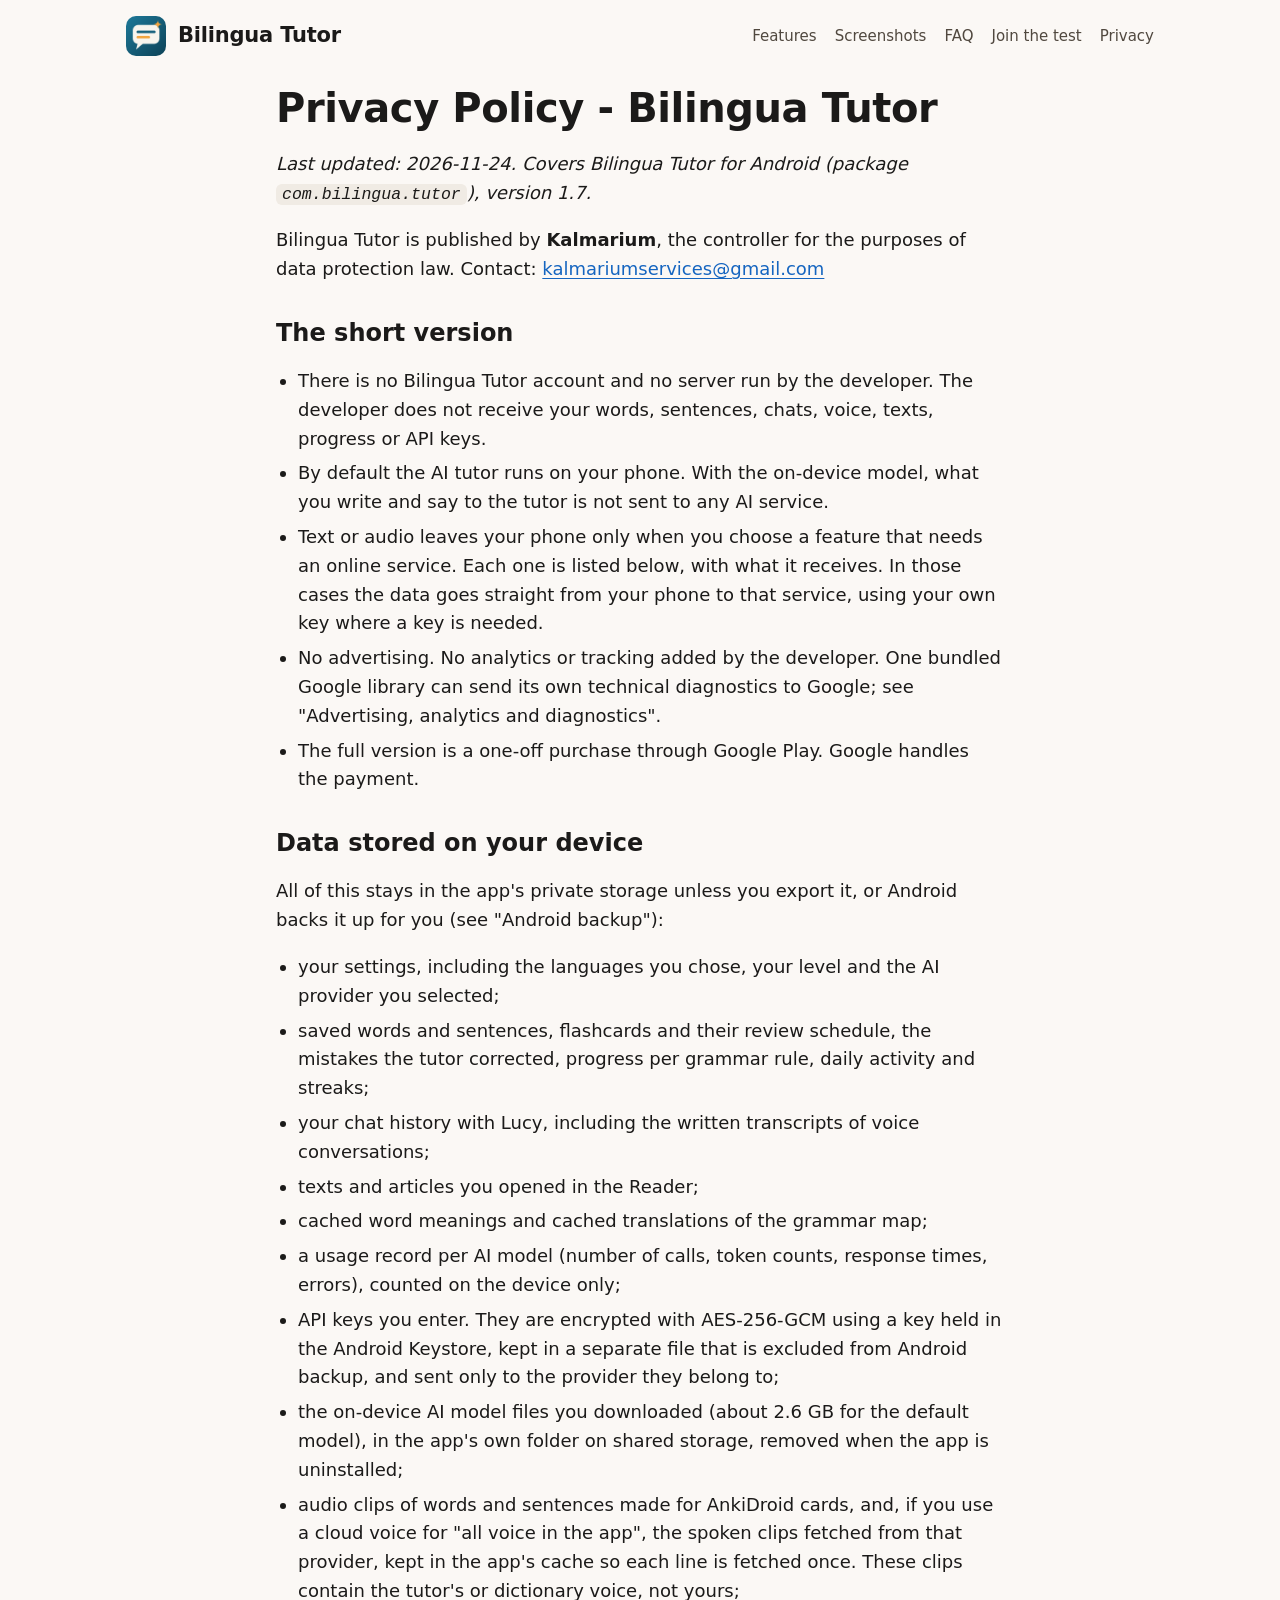
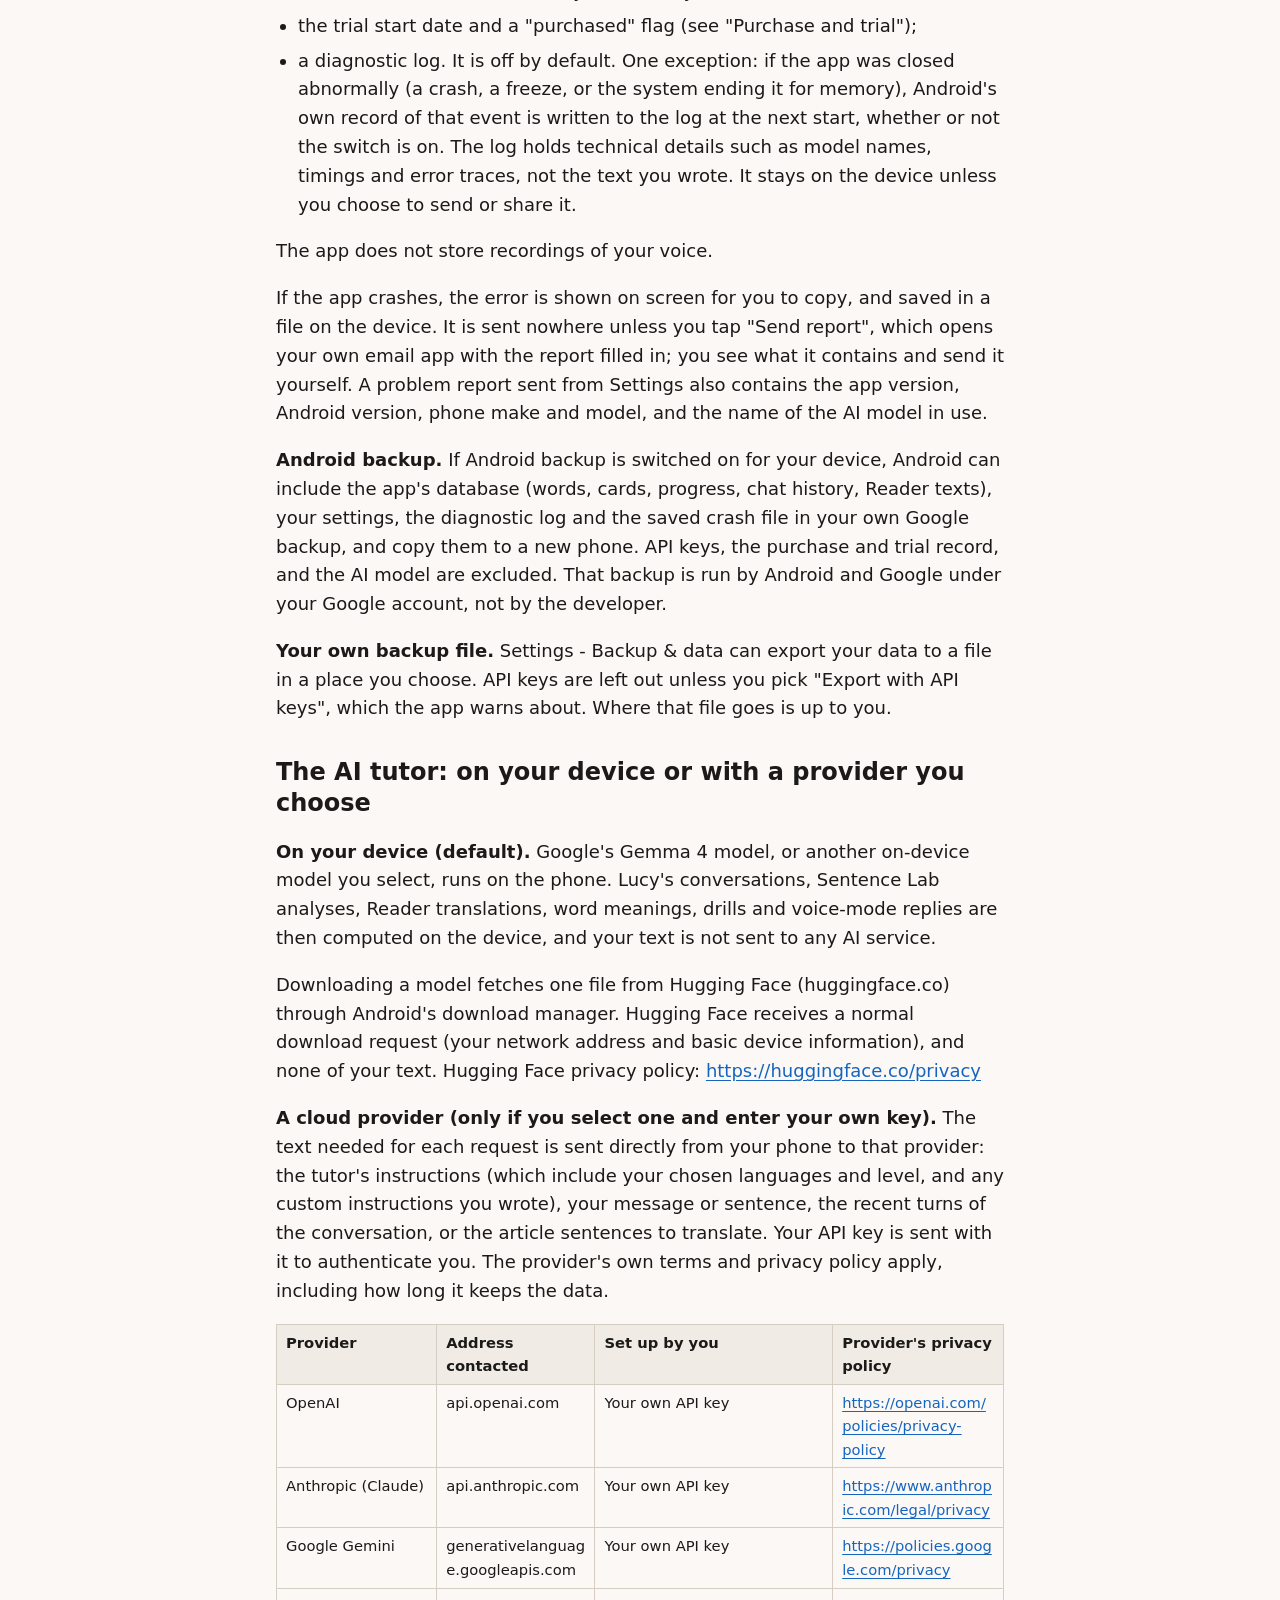
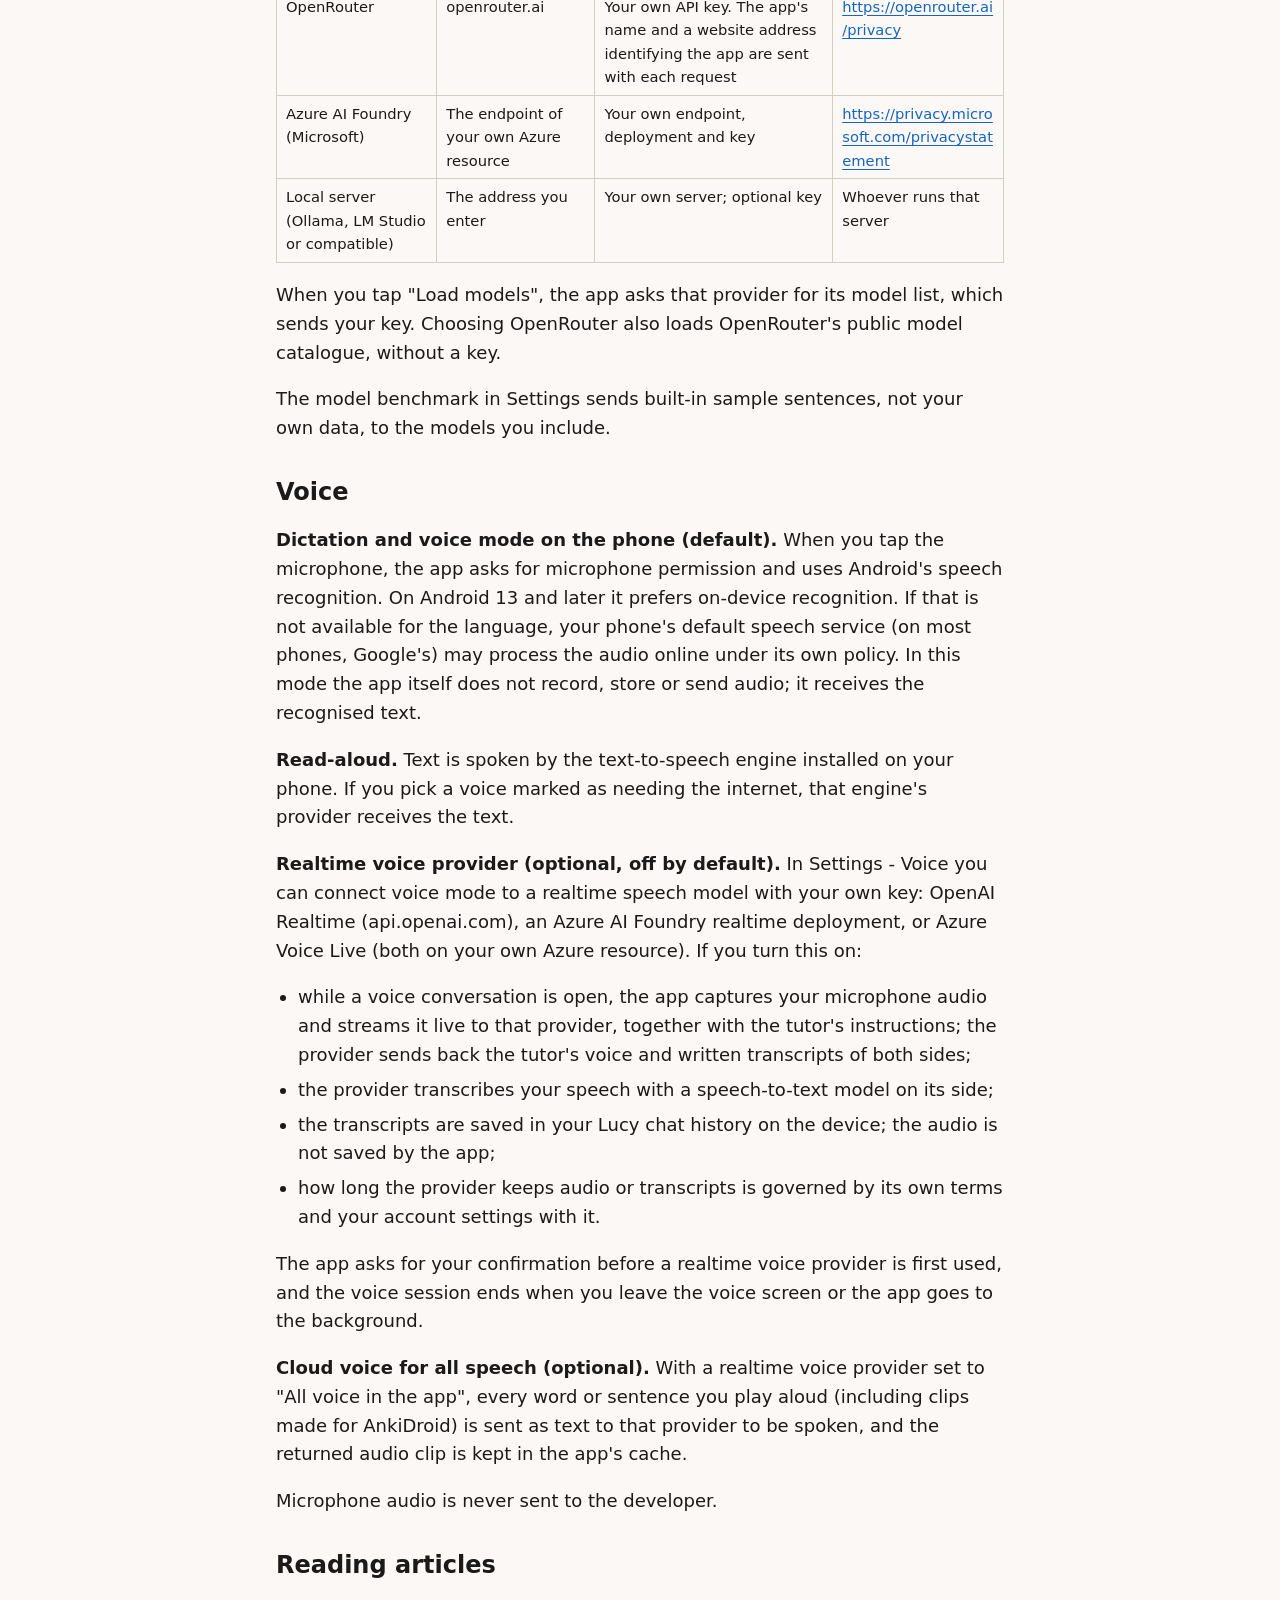
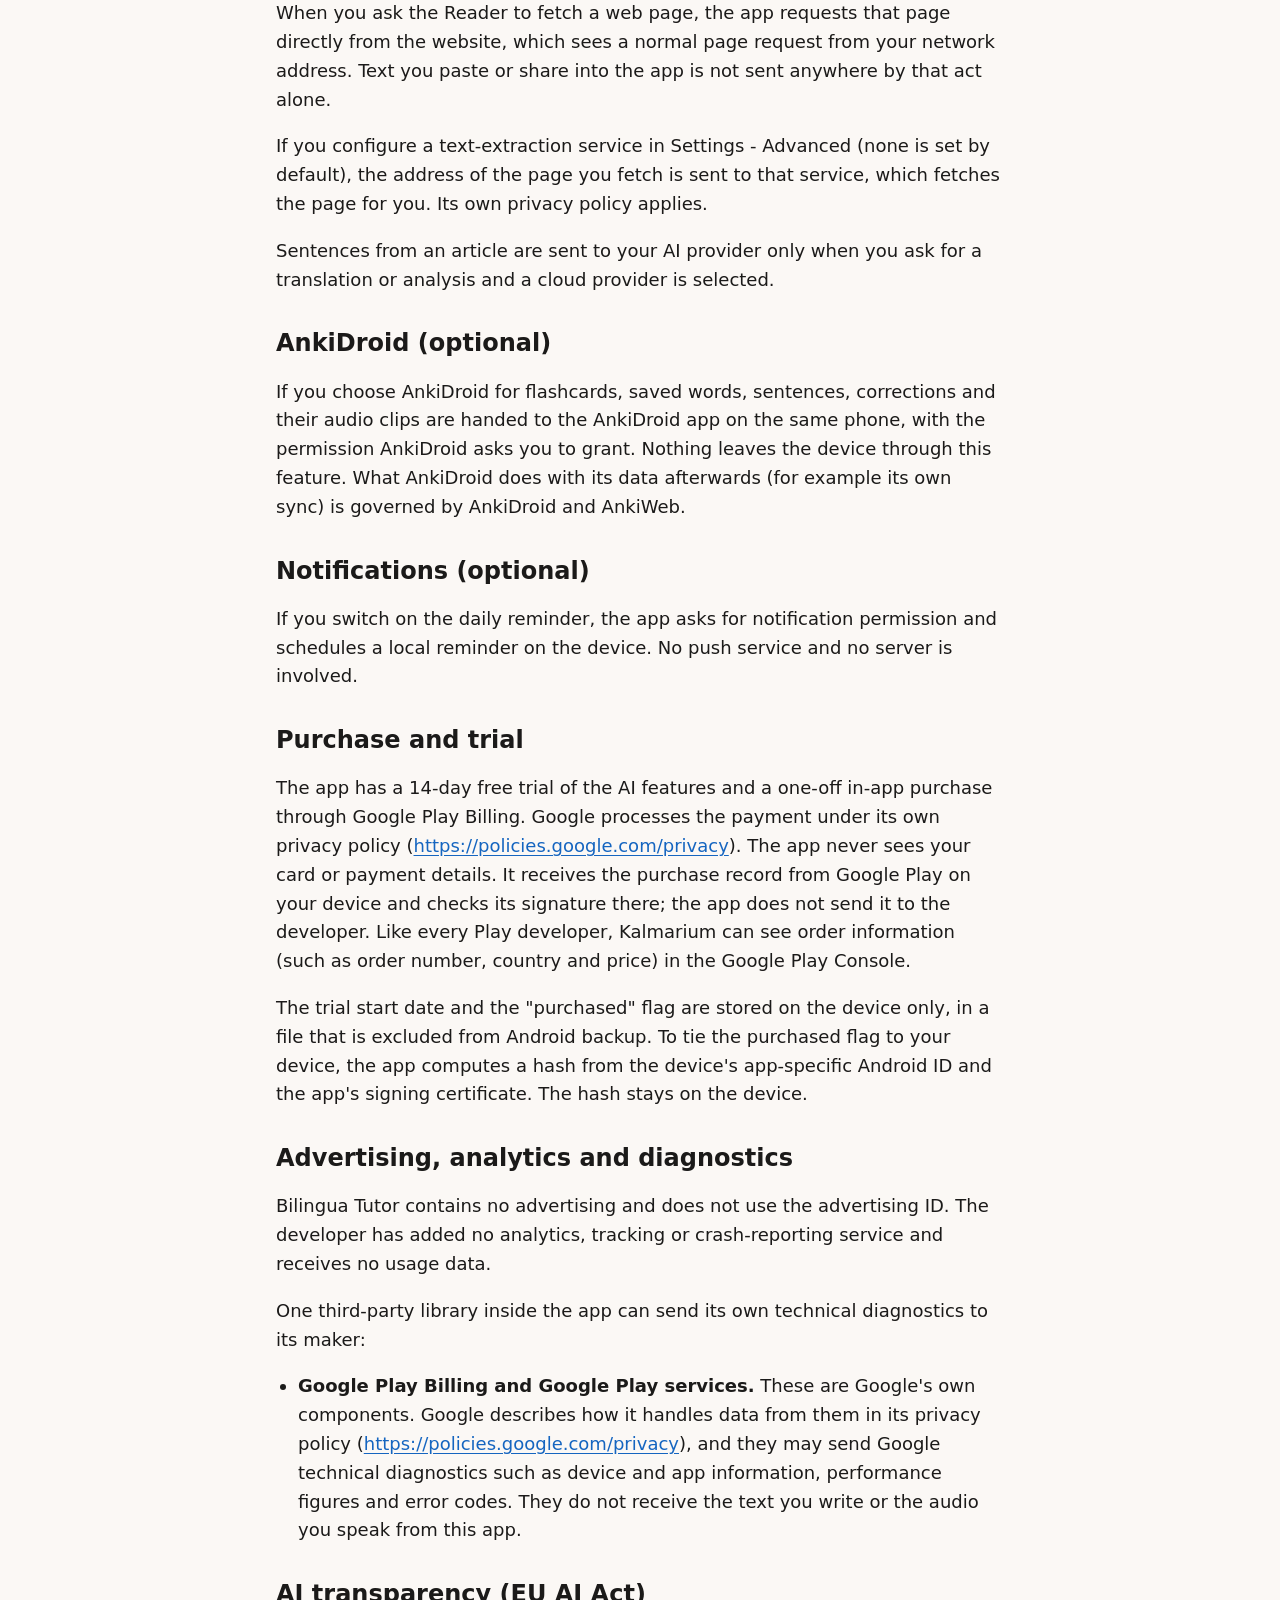
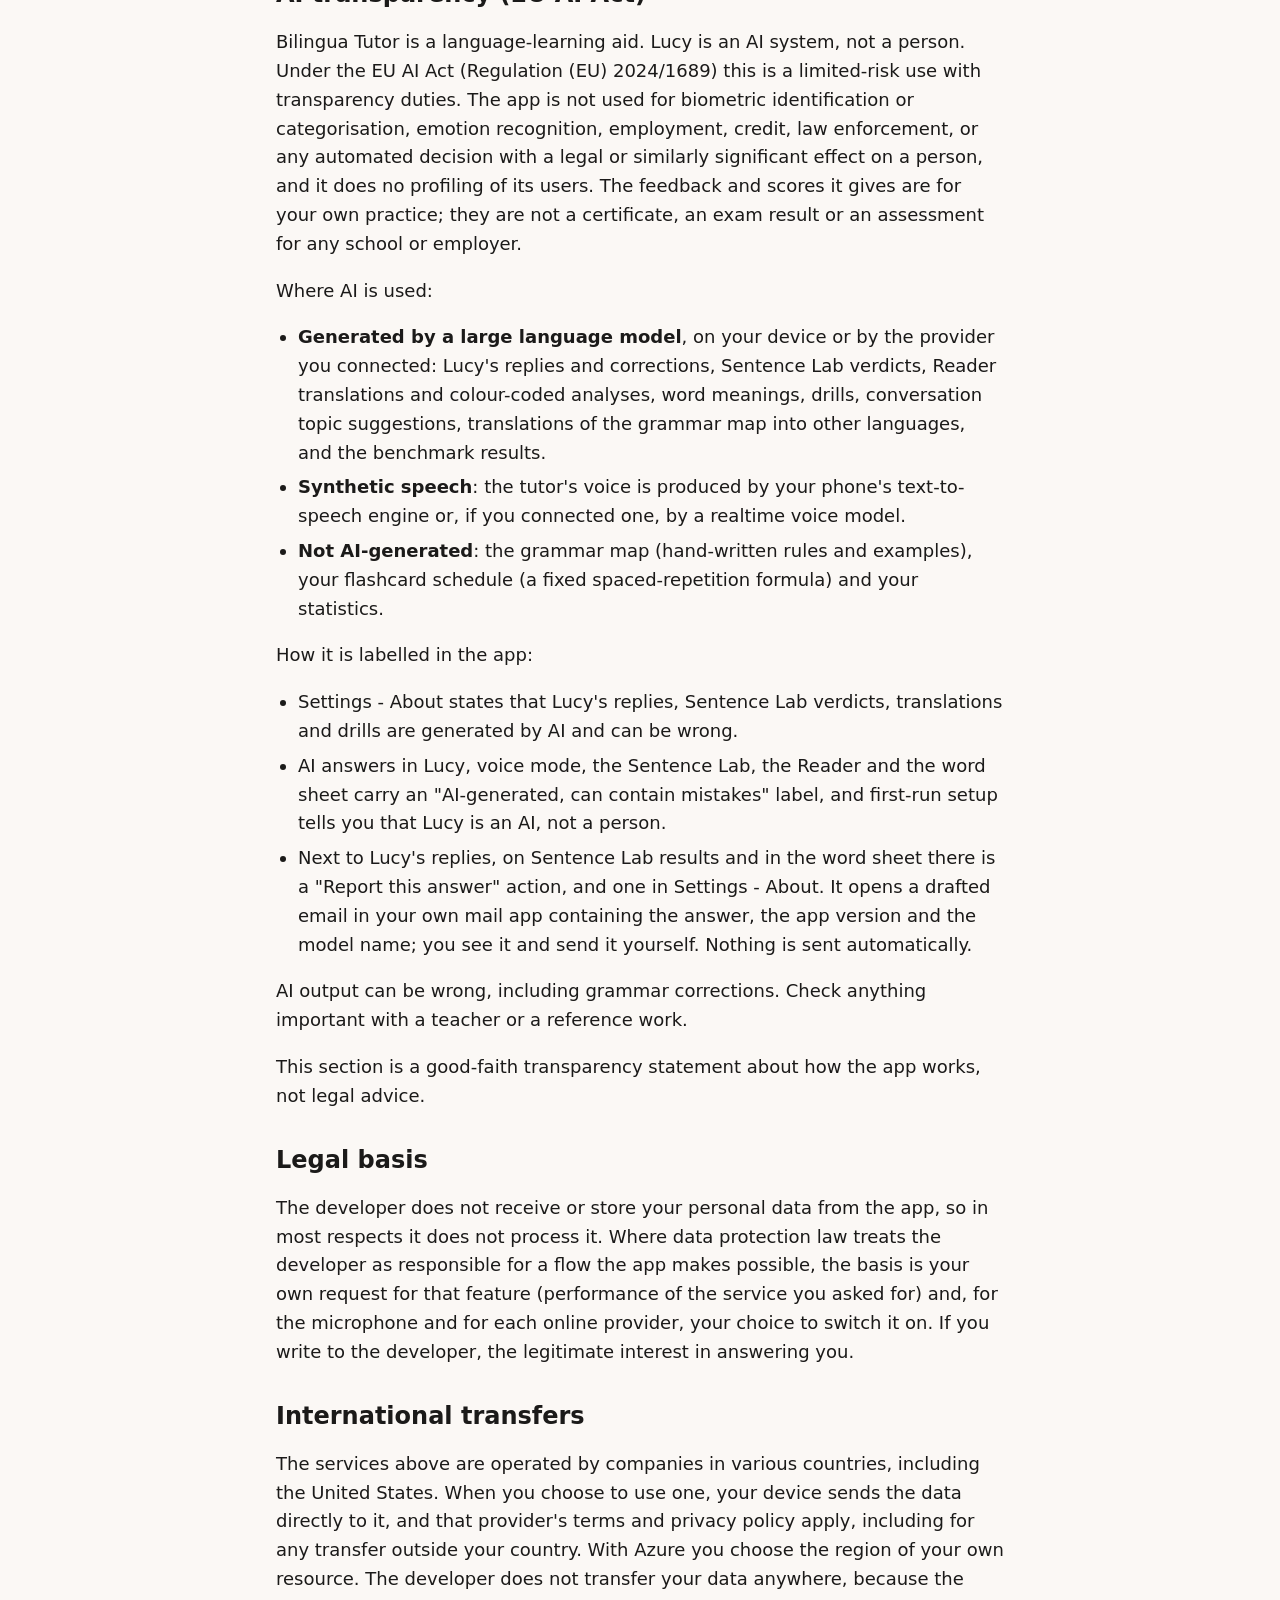
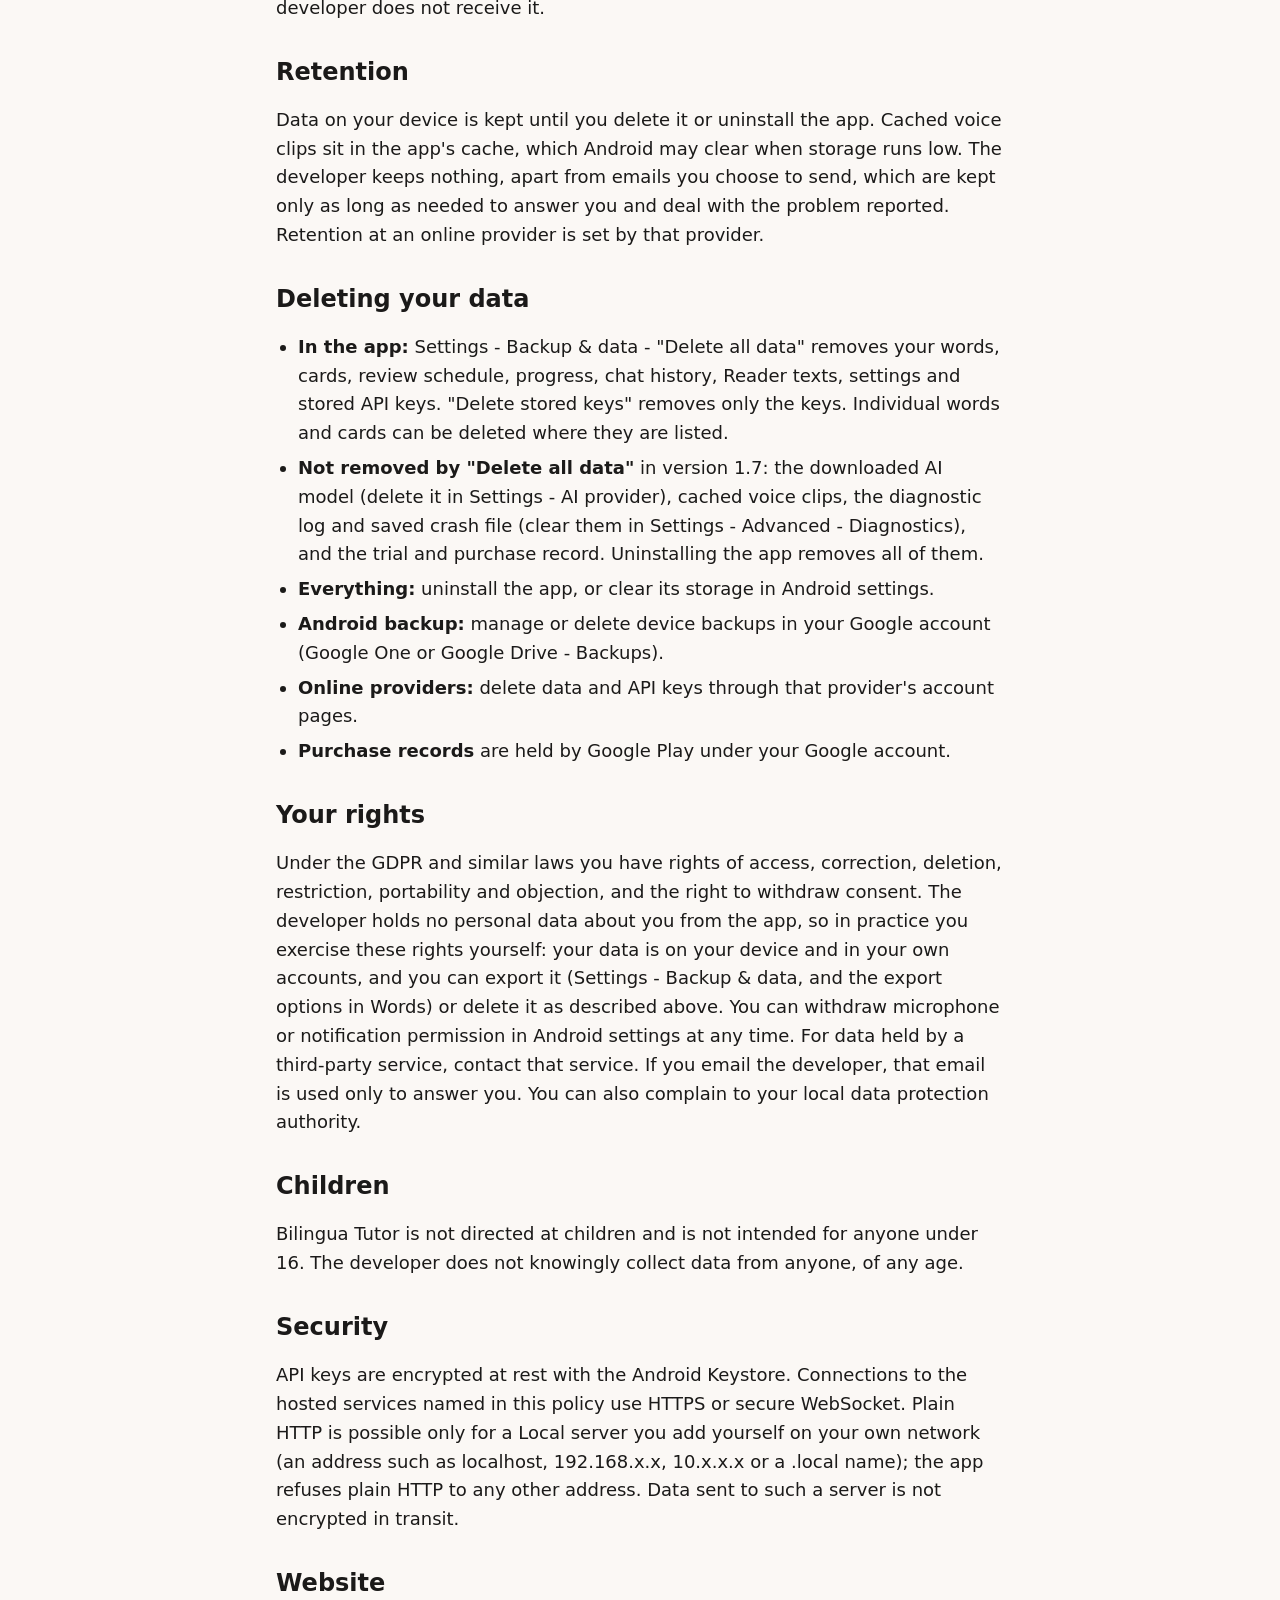
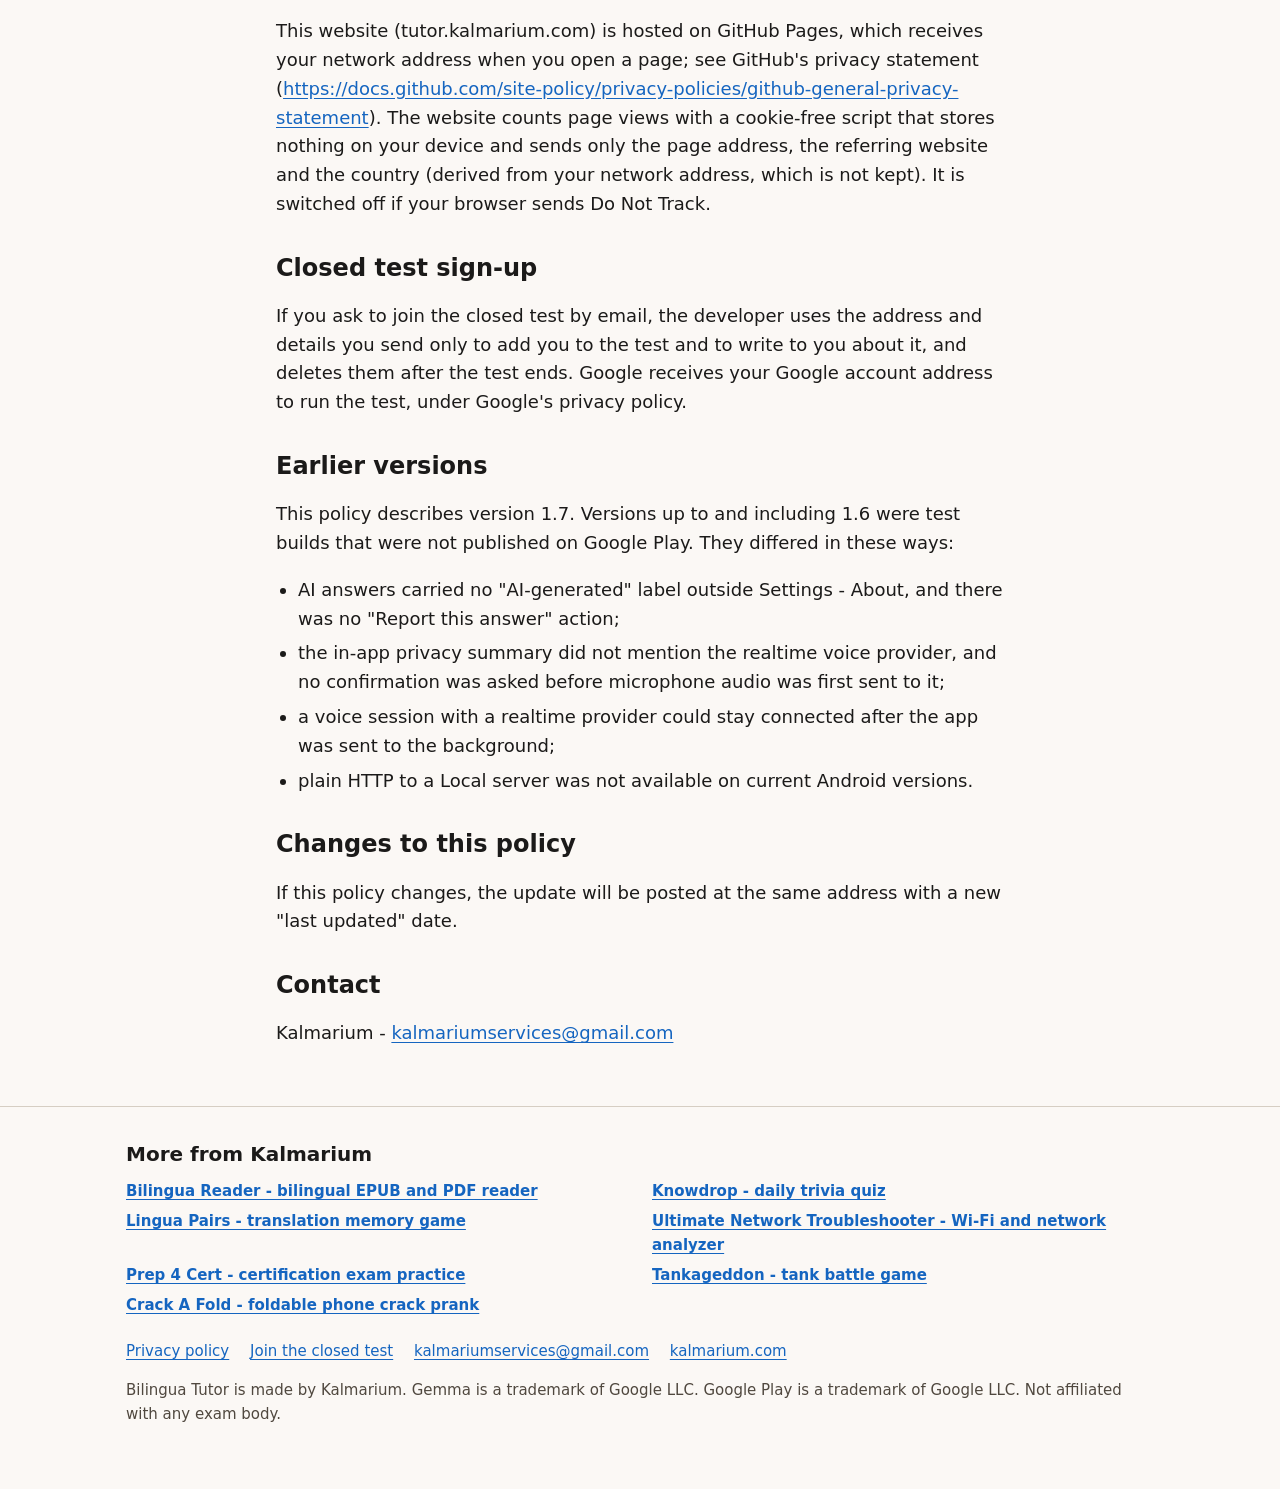
==== privacy-policy.html @ 6b7c0dd5 "Initial Bilingua Tutor info site: home, closed-test sign-up, privacy policy Co-Authored-By: Claude S" ====
<!doctype html>
<html lang="en">
<head>
<meta charset="utf-8">
<meta name="viewport" content="width=device-width, initial-scale=1">
<title>Privacy Policy - Bilingua Tutor</title>
<meta name="description" content="Privacy policy for Bilingua Tutor: no account, no ads, no developer server, AI on your phone by default, and exactly which optional services receive text or voice.">
<link rel="canonical" href="https://tutor.kalmarium.com/privacy-policy.html">
<meta name="theme-color" content="#0a1419">
<link rel="icon" type="image/png" href="/img/favicon.png">
<link rel="apple-touch-icon" href="/img/apple-touch-icon.png">
<meta property="og:site_name" content="Bilingua Tutor">
<meta property="og:type" content="website">
<meta property="og:title" content="Privacy Policy - Bilingua Tutor">
<meta property="og:description" content="Privacy policy for Bilingua Tutor: no account, no ads, no developer server, AI on your phone by default, and exactly which optional services receive text or voice.">
<meta property="og:url" content="https://tutor.kalmarium.com/privacy-policy.html">
<meta property="og:image" content="https://tutor.kalmarium.com/img/og-image.jpg">
<meta property="og:image:width" content="1200">
<meta property="og:image:height" content="630">
<meta property="og:image:alt" content="Bilingua Tutor: grammar map and AI tutor on a phone">
<meta name="twitter:card" content="summary_large_image">
<meta name="twitter:title" content="Privacy Policy - Bilingua Tutor">
<meta name="twitter:description" content="Privacy policy for Bilingua Tutor: no account, no ads, no developer server, AI on your phone by default, and exactly which optional services receive text or voice.">
<meta name="twitter:image" content="https://tutor.kalmarium.com/img/og-image.jpg">
<link rel="stylesheet" href="/style.css">
<script defer src="https://overwatch.kalmarium.com/h.js" data-app="bilingua-tutor"></script>
</head>
<body>
<a class="skip" href="#main">Skip to content</a>
<header class="site">
  <div class="wrap">
    <a class="brand" href="/"><img src="/img/icon-192.png" width="40" height="40" alt="Bilingua Tutor app icon">Bilingua Tutor</a>
    <nav aria-label="Main">
      <a href="/#features">Features</a>
      <a href="/#screens">Screenshots</a>
      <a href="/#faq">FAQ</a>
      <a href="/testing.html">Join the test</a>
      <a href="/privacy-policy.html">Privacy</a>
    </nav>
  </div>
</header>
<main id="main" class="wrap doc">
<h1 id="privacy-policy-bilingua-tutor">Privacy Policy - Bilingua Tutor</h1>
<p><em>Last updated: 2026-11-24. Covers Bilingua Tutor for Android (package <code>com.bilingua.tutor</code>), version 1.7.</em></p>
<p>Bilingua Tutor is published by <strong>Kalmarium</strong>, the controller for the purposes of data protection law. Contact: <a href="mailto:kalmariumservices@gmail.com">kalmariumservices@gmail.com</a></p>
<h2 id="the-short-version">The short version</h2>
<ul>
<li>There is no Bilingua Tutor account and no server run by the developer. The developer does not receive your words, sentences, chats, voice, texts, progress or API keys.</li>
<li>By default the AI tutor runs on your phone. With the on-device model, what you write and say to the tutor is not sent to any AI service.</li>
<li>Text or audio leaves your phone only when you choose a feature that needs an online service. Each one is listed below, with what it receives. In those cases the data goes straight from your phone to that service, using your own key where a key is needed.</li>
<li>No advertising. No analytics or tracking added by the developer. One bundled Google library can send its own technical diagnostics to Google; see "Advertising, analytics and diagnostics".</li>
<li>The full version is a one-off purchase through Google Play. Google handles the payment.</li>
</ul>
<h2 id="data-stored-on-your-device">Data stored on your device</h2>
<p>All of this stays in the app's private storage unless you export it, or Android backs it up for you (see "Android backup"):</p>
<ul>
<li>your settings, including the languages you chose, your level and the AI provider you selected;</li>
<li>saved words and sentences, flashcards and their review schedule, the mistakes the tutor corrected, progress per grammar rule, daily activity and streaks;</li>
<li>your chat history with Lucy, including the written transcripts of voice conversations;</li>
<li>texts and articles you opened in the Reader;</li>
<li>cached word meanings and cached translations of the grammar map;</li>
<li>a usage record per AI model (number of calls, token counts, response times, errors), counted on the device only;</li>
<li>API keys you enter. They are encrypted with AES-256-GCM using a key held in the Android Keystore, kept in a separate file that is excluded from Android backup, and sent only to the provider they belong to;</li>
<li>the on-device AI model files you downloaded (about 2.6 GB for the default model), in the app's own folder on shared storage, removed when the app is uninstalled;</li>
<li>audio clips of words and sentences made for AnkiDroid cards, and, if you use a cloud voice for "all voice in the app", the spoken clips fetched from that provider, kept in the app's cache so each line is fetched once. These clips contain the tutor's or dictionary voice, not yours;</li>
<li>the trial start date and a "purchased" flag (see "Purchase and trial");</li>
<li>a diagnostic log. It is off by default. One exception: if the app was closed abnormally (a crash, a freeze, or the system ending it for memory), Android's own record of that event is written to the log at the next start, whether or not the switch is on. The log holds technical details such as model names, timings and error traces, not the text you wrote. It stays on the device unless you choose to send or share it.</li>
</ul>
<p>The app does not store recordings of your voice.</p>
<p>If the app crashes, the error is shown on screen for you to copy, and saved in a file on the device. It is sent nowhere unless you tap "Send report", which opens your own email app with the report filled in; you see what it contains and send it yourself. A problem report sent from Settings also contains the app version, Android version, phone make and model, and the name of the AI model in use.</p>
<p><strong>Android backup.</strong> If Android backup is switched on for your device, Android can include the app's database (words, cards, progress, chat history, Reader texts), your settings, the diagnostic log and the saved crash file in your own Google backup, and copy them to a new phone. API keys, the purchase and trial record, and the AI model are excluded. That backup is run by Android and Google under your Google account, not by the developer.</p>
<p><strong>Your own backup file.</strong> Settings - Backup &amp; data can export your data to a file in a place you choose. API keys are left out unless you pick "Export with API keys", which the app warns about. Where that file goes is up to you.</p>
<h2 id="the-ai-tutor-on-your-device-or-with-a-provider-you-choose">The AI tutor: on your device or with a provider you choose</h2>
<p><strong>On your device (default).</strong> Google's Gemma 4 model, or another on-device model you select, runs on the phone. Lucy's conversations, Sentence Lab analyses, Reader translations, word meanings, drills and voice-mode replies are then computed on the device, and your text is not sent to any AI service.</p>
<p>Downloading a model fetches one file from Hugging Face (huggingface.co) through Android's download manager. Hugging Face receives a normal download request (your network address and basic device information), and none of your text. Hugging Face privacy policy: <a href="https://huggingface.co/privacy">https://huggingface.co/privacy</a></p>
<p><strong>A cloud provider (only if you select one and enter your own key).</strong> The text needed for each request is sent directly from your phone to that provider: the tutor's instructions (which include your chosen languages and level, and any custom instructions you wrote), your message or sentence, the recent turns of the conversation, or the article sentences to translate. Your API key is sent with it to authenticate you. The provider's own terms and privacy policy apply, including how long it keeps the data.</p>
<div class="table-wrap"><table>
<tr><th>Provider</th><th>Address contacted</th><th>Set up by you</th><th>Provider's privacy policy</th></tr>
<tr><td>OpenAI</td><td>api.openai.com</td><td>Your own API key</td><td><a href="https://openai.com/policies/privacy-policy">https://openai.com/policies/privacy-policy</a></td></tr>
<tr><td>Anthropic (Claude)</td><td>api.anthropic.com</td><td>Your own API key</td><td><a href="https://www.anthropic.com/legal/privacy">https://www.anthropic.com/legal/privacy</a></td></tr>
<tr><td>Google Gemini</td><td>generativelanguage.googleapis.com</td><td>Your own API key</td><td><a href="https://policies.google.com/privacy">https://policies.google.com/privacy</a></td></tr>
<tr><td>OpenRouter</td><td>openrouter.ai</td><td>Your own API key. The app's name and a website address identifying the app are sent with each request</td><td><a href="https://openrouter.ai/privacy">https://openrouter.ai/privacy</a></td></tr>
<tr><td>Azure AI Foundry (Microsoft)</td><td>The endpoint of your own Azure resource</td><td>Your own endpoint, deployment and key</td><td><a href="https://privacy.microsoft.com/privacystatement">https://privacy.microsoft.com/privacystatement</a></td></tr>
<tr><td>Local server (Ollama, LM Studio or compatible)</td><td>The address you enter</td><td>Your own server; optional key</td><td>Whoever runs that server</td></tr>
</table></div>
<p>When you tap "Load models", the app asks that provider for its model list, which sends your key. Choosing OpenRouter also loads OpenRouter's public model catalogue, without a key.</p>
<p>The model benchmark in Settings sends built-in sample sentences, not your own data, to the models you include.</p>
<h2 id="voice">Voice</h2>
<p><strong>Dictation and voice mode on the phone (default).</strong> When you tap the microphone, the app asks for microphone permission and uses Android's speech recognition. On Android 13 and later it prefers on-device recognition. If that is not available for the language, your phone's default speech service (on most phones, Google's) may process the audio online under its own policy. In this mode the app itself does not record, store or send audio; it receives the recognised text.</p>
<p><strong>Read-aloud.</strong> Text is spoken by the text-to-speech engine installed on your phone. If you pick a voice marked as needing the internet, that engine's provider receives the text.</p>
<p><strong>Realtime voice provider (optional, off by default).</strong> In Settings - Voice you can connect voice mode to a realtime speech model with your own key: OpenAI Realtime (api.openai.com), an Azure AI Foundry realtime deployment, or Azure Voice Live (both on your own Azure resource). If you turn this on:</p>
<ul>
<li>while a voice conversation is open, the app captures your microphone audio and streams it live to that provider, together with the tutor's instructions; the provider sends back the tutor's voice and written transcripts of both sides;</li>
<li>the provider transcribes your speech with a speech-to-text model on its side;</li>
<li>the transcripts are saved in your Lucy chat history on the device; the audio is not saved by the app;</li>
<li>how long the provider keeps audio or transcripts is governed by its own terms and your account settings with it.</li>
</ul>
<p>The app asks for your confirmation before a realtime voice provider is first used, and the voice session ends when you leave the voice screen or the app goes to the background.</p>
<p><strong>Cloud voice for all speech (optional).</strong> With a realtime voice provider set to "All voice in the app", every word or sentence you play aloud (including clips made for AnkiDroid) is sent as text to that provider to be spoken, and the returned audio clip is kept in the app's cache.</p>
<p>Microphone audio is never sent to the developer.</p>
<h2 id="reading-articles">Reading articles</h2>
<p>When you ask the Reader to fetch a web page, the app requests that page directly from the website, which sees a normal page request from your network address. Text you paste or share into the app is not sent anywhere by that act alone.</p>
<p>If you configure a text-extraction service in Settings - Advanced (none is set by default), the address of the page you fetch is sent to that service, which fetches the page for you. Its own privacy policy applies.</p>
<p>Sentences from an article are sent to your AI provider only when you ask for a translation or analysis and a cloud provider is selected.</p>
<h2 id="ankidroid-optional">AnkiDroid (optional)</h2>
<p>If you choose AnkiDroid for flashcards, saved words, sentences, corrections and their audio clips are handed to the AnkiDroid app on the same phone, with the permission AnkiDroid asks you to grant. Nothing leaves the device through this feature. What AnkiDroid does with its data afterwards (for example its own sync) is governed by AnkiDroid and AnkiWeb.</p>
<h2 id="notifications-optional">Notifications (optional)</h2>
<p>If you switch on the daily reminder, the app asks for notification permission and schedules a local reminder on the device. No push service and no server is involved.</p>
<h2 id="purchase-and-trial">Purchase and trial</h2>
<p>The app has a 14-day free trial of the AI features and a one-off in-app purchase through Google Play Billing. Google processes the payment under its own privacy policy (<a href="https://policies.google.com/privacy">https://policies.google.com/privacy</a>). The app never sees your card or payment details. It receives the purchase record from Google Play on your device and checks its signature there; the app does not send it to the developer. Like every Play developer, Kalmarium can see order information (such as order number, country and price) in the Google Play Console.</p>
<p>The trial start date and the "purchased" flag are stored on the device only, in a file that is excluded from Android backup. To tie the purchased flag to your device, the app computes a hash from the device's app-specific Android ID and the app's signing certificate. The hash stays on the device.</p>
<h2 id="advertising-analytics-and-diagnostics">Advertising, analytics and diagnostics</h2>
<p>Bilingua Tutor contains no advertising and does not use the advertising ID. The developer has added no analytics, tracking or crash-reporting service and receives no usage data.</p>
<p>One third-party library inside the app can send its own technical diagnostics to its maker:</p>
<ul>
<li><strong>Google Play Billing and Google Play services.</strong> These are Google's own components. Google describes how it handles data from them in its privacy policy (<a href="https://policies.google.com/privacy">https://policies.google.com/privacy</a>), and they may send Google technical diagnostics such as device and app information, performance figures and error codes. They do not receive the text you write or the audio you speak from this app.</li>
</ul>
<h2 id="ai-transparency-eu-ai-act">AI transparency (EU AI Act)</h2>
<p>Bilingua Tutor is a language-learning aid. Lucy is an AI system, not a person. Under the EU AI Act (Regulation (EU) 2024/1689) this is a limited-risk use with transparency duties. The app is not used for biometric identification or categorisation, emotion recognition, employment, credit, law enforcement, or any automated decision with a legal or similarly significant effect on a person, and it does no profiling of its users. The feedback and scores it gives are for your own practice; they are not a certificate, an exam result or an assessment for any school or employer.</p>
<p>Where AI is used:</p>
<ul>
<li><strong>Generated by a large language model</strong>, on your device or by the provider you connected: Lucy's replies and corrections, Sentence Lab verdicts, Reader translations and colour-coded analyses, word meanings, drills, conversation topic suggestions, translations of the grammar map into other languages, and the benchmark results.</li>
<li><strong>Synthetic speech</strong>: the tutor's voice is produced by your phone's text-to-speech engine or, if you connected one, by a realtime voice model.</li>
<li><strong>Not AI-generated</strong>: the grammar map (hand-written rules and examples), your flashcard schedule (a fixed spaced-repetition formula) and your statistics.</li>
</ul>
<p>How it is labelled in the app:</p>
<ul>
<li>Settings - About states that Lucy's replies, Sentence Lab verdicts, translations and drills are generated by AI and can be wrong.</li>
<li>AI answers in Lucy, voice mode, the Sentence Lab, the Reader and the word sheet carry an "AI-generated, can contain mistakes" label, and first-run setup tells you that Lucy is an AI, not a person.</li>
<li>Next to Lucy's replies, on Sentence Lab results and in the word sheet there is a "Report this answer" action, and one in Settings - About. It opens a drafted email in your own mail app containing the answer, the app version and the model name; you see it and send it yourself. Nothing is sent automatically.</li>
</ul>
<p>AI output can be wrong, including grammar corrections. Check anything important with a teacher or a reference work.</p>
<p>This section is a good-faith transparency statement about how the app works, not legal advice.</p>
<h2 id="legal-basis">Legal basis</h2>
<p>The developer does not receive or store your personal data from the app, so in most respects it does not process it. Where data protection law treats the developer as responsible for a flow the app makes possible, the basis is your own request for that feature (performance of the service you asked for) and, for the microphone and for each online provider, your choice to switch it on. If you write to the developer, the legitimate interest in answering you.</p>
<h2 id="international-transfers">International transfers</h2>
<p>The services above are operated by companies in various countries, including the United States. When you choose to use one, your device sends the data directly to it, and that provider's terms and privacy policy apply, including for any transfer outside your country. With Azure you choose the region of your own resource. The developer does not transfer your data anywhere, because the developer does not receive it.</p>
<h2 id="retention">Retention</h2>
<p>Data on your device is kept until you delete it or uninstall the app. Cached voice clips sit in the app's cache, which Android may clear when storage runs low. The developer keeps nothing, apart from emails you choose to send, which are kept only as long as needed to answer you and deal with the problem reported. Retention at an online provider is set by that provider.</p>
<h2 id="deleting-your-data">Deleting your data</h2>
<ul>
<li><strong>In the app:</strong> Settings - Backup &amp; data - "Delete all data" removes your words, cards, review schedule, progress, chat history, Reader texts, settings and stored API keys. "Delete stored keys" removes only the keys. Individual words and cards can be deleted where they are listed.</li>
<li><strong>Not removed by "Delete all data"</strong> in version 1.7: the downloaded AI model (delete it in Settings - AI provider), cached voice clips, the diagnostic log and saved crash file (clear them in Settings - Advanced - Diagnostics), and the trial and purchase record. Uninstalling the app removes all of them.</li>
<li><strong>Everything:</strong> uninstall the app, or clear its storage in Android settings.</li>
<li><strong>Android backup:</strong> manage or delete device backups in your Google account (Google One or Google Drive - Backups).</li>
<li><strong>Online providers:</strong> delete data and API keys through that provider's account pages.</li>
<li><strong>Purchase records</strong> are held by Google Play under your Google account.</li>
</ul>
<h2 id="your-rights">Your rights</h2>
<p>Under the GDPR and similar laws you have rights of access, correction, deletion, restriction, portability and objection, and the right to withdraw consent. The developer holds no personal data about you from the app, so in practice you exercise these rights yourself: your data is on your device and in your own accounts, and you can export it (Settings - Backup &amp; data, and the export options in Words) or delete it as described above. You can withdraw microphone or notification permission in Android settings at any time. For data held by a third-party service, contact that service. If you email the developer, that email is used only to answer you. You can also complain to your local data protection authority.</p>
<h2 id="children">Children</h2>
<p>Bilingua Tutor is not directed at children and is not intended for anyone under 16. The developer does not knowingly collect data from anyone, of any age.</p>
<h2 id="security">Security</h2>
<p>API keys are encrypted at rest with the Android Keystore. Connections to the hosted services named in this policy use HTTPS or secure WebSocket. Plain HTTP is possible only for a Local server you add yourself on your own network (an address such as localhost, 192.168.x.x, 10.x.x.x or a .local name); the app refuses plain HTTP to any other address. Data sent to such a server is not encrypted in transit.</p>
<h2 id="website">Website</h2>
<p>This website (tutor.kalmarium.com) is hosted on GitHub Pages, which receives your network address when you open a page; see GitHub's privacy statement (<a href="https://docs.github.com/site-policy/privacy-policies/github-general-privacy-statement">https://docs.github.com/site-policy/privacy-policies/github-general-privacy-statement</a>). The website counts page views with a cookie-free script that stores nothing on your device and sends only the page address, the referring website and the country (derived from your network address, which is not kept). It is switched off if your browser sends Do Not Track.</p>
<h2 id="closed-test-sign-up">Closed test sign-up</h2>
<p>If you ask to join the closed test by email, the developer uses the address and details you send only to add you to the test and to write to you about it, and deletes them after the test ends. Google receives your Google account address to run the test, under Google's privacy policy.</p>
<h2 id="earlier-versions">Earlier versions</h2>
<p>This policy describes version 1.7. Versions up to and including 1.6 were test builds that were not published on Google Play. They differed in these ways:</p>
<ul>
<li>AI answers carried no "AI-generated" label outside Settings - About, and there was no "Report this answer" action;</li>
<li>the in-app privacy summary did not mention the realtime voice provider, and no confirmation was asked before microphone audio was first sent to it;</li>
<li>a voice session with a realtime provider could stay connected after the app was sent to the background;</li>
<li>plain HTTP to a Local server was not available on current Android versions.</li>
</ul>
<h2 id="changes-to-this-policy">Changes to this policy</h2>
<p>If this policy changes, the update will be posted at the same address with a new "last updated" date.</p>
<h2 id="contact">Contact</h2>
<p>Kalmarium - <a href="mailto:kalmariumservices@gmail.com">kalmariumservices@gmail.com</a></p>
</main>
<footer class="site">
  <div class="wrap">
    <h2>More from Kalmarium</h2>
    <ul class="more">
      <li><a href="https://bilingua.kalmarium.com">Bilingua Reader - bilingual EPUB and PDF reader</a></li>
      <li><a href="https://knowdrop.kalmarium.com">Knowdrop - daily trivia quiz</a></li>
      <li><a href="https://lingua.kalmarium.com">Lingua Pairs - translation memory game</a></li>
      <li><a href="https://netcheck.kalmarium.com">Ultimate Network Troubleshooter - Wi-Fi and network analyzer</a></li>
      <li><a href="https://prep4cert.kalmarium.com">Prep 4 Cert - certification exam practice</a></li>
      <li><a href="https://tankageddon.kalmarium.com">Tankageddon - tank battle game</a></li>
      <li><a href="https://crackafold.kalmarium.com">Crack A Fold - foldable phone crack prank</a></li>
    </ul>
    <p class="legal"><a href="/privacy-policy.html">Privacy policy</a> <a href="/testing.html">Join the closed test</a> <a href="mailto:kalmariumservices@gmail.com">kalmariumservices@gmail.com</a> <a href="https://kalmarium.com">kalmarium.com</a></p>
    <p>Bilingua Tutor is made by Kalmarium. Gemma is a trademark of Google LLC. Google Play is a trademark of Google LLC. Not affiliated with any exam body.</p>
  </div>
</footer>
</body>
</html>
---- style.css ----
/* Bilingua Tutor info site. Canal palette: Daylight (light) and Midnight Canal (dark).
   Tokens match app/ui/Canal.kt. No purple, violet or indigo anywhere. */
:root {
  --bg: #fbf8f5;
  --surface: #ffffff;
  --surface-2: #f0ebe4;
  --ink: #1b1a19;
  --muted: #50483f;
  --primary: #c2410c;
  --primary-ink: #ffffff;
  --link: #1565c0;
  --accent: #7a5900;
  --good: #1e7a43;
  --line: #d6cec3;
  --radius: 18px;
  --sans: system-ui, -apple-system, "Segoe UI", Roboto, "Helvetica Neue", Arial, sans-serif;
}
@media (prefers-color-scheme: dark) {
  :root {
    --bg: #0a1419;
    --surface: #14222a;
    --surface-2: #101b21;
    --ink: #e3edf0;
    --muted: #a9bbc2;
    --primary: #2dd4bf;
    --primary-ink: #00201c;
    --link: #7cc4f2;
    --accent: #f5a524;
    --good: #7bd89a;
    --line: #2a3d46;
  }
}
* { box-sizing: border-box; }
html { scroll-behavior: smooth; }
body {
  margin: 0;
  background: var(--bg);
  color: var(--ink);
  font: 17px/1.6 var(--sans);
  -webkit-text-size-adjust: 100%;
}
img { max-width: 100%; height: auto; }
a { color: var(--link); text-underline-offset: 3px; }
a:hover { text-decoration-thickness: 2px; }
a:focus-visible, summary:focus-visible, .btn:focus-visible { outline: 3px solid var(--accent); outline-offset: 3px; border-radius: 8px; }
.wrap { max-width: 1060px; margin: 0 auto; padding: 0 16px; }
.skip { position: absolute; left: -999px; top: 0; background: var(--primary); color: var(--primary-ink); padding: 8px 14px; z-index: 10; }
.skip:focus { left: 8px; top: 8px; }

header.site { padding: 16px 0; }
header.site .wrap { display: flex; align-items: center; justify-content: space-between; gap: 12px; flex-wrap: wrap; }
.brand { display: flex; align-items: center; gap: 12px; text-decoration: none; color: var(--ink); font: 800 21px/1.1 var(--sans); letter-spacing: -0.01em; }
.brand img { border-radius: 10px; display: block; }
header.site nav { display: flex; gap: 18px; flex-wrap: wrap; font-size: 15px; }
header.site nav a { color: var(--muted); text-decoration: none; padding: 4px 0; }
header.site nav a:hover { color: var(--ink); text-decoration: underline; }

.hero { display: grid; gap: 28px; padding: 24px 16px 40px; align-items: center; }
.hero h1 { font: 800 clamp(32px, 7vw, 54px)/1.08 var(--sans); margin: 0 0 14px; letter-spacing: -0.02em; }
.hero h1 em { font-style: normal; color: var(--primary); }
.lead { font-size: 19px; color: var(--muted); margin: 0 0 22px; max-width: 34em; }
.cta { display: flex; flex-wrap: wrap; align-items: center; gap: 14px 20px; }
.btn { display: inline-block; background: var(--primary); color: var(--primary-ink); font-weight: 700; text-decoration: none; padding: 14px 24px; border-radius: 999px; font-size: 17px; }
.btn:hover { filter: brightness(1.06); text-decoration: none; }
.btn.ghost { background: transparent; color: var(--ink); border: 2px solid var(--line); }
.badge { display: inline-block; line-height: 0; border-radius: 10px; }
.badge svg { display: block; height: 56px; width: auto; }
.price-note { margin: 0; font-size: 15px; color: var(--muted); }
.price-note strong { color: var(--ink); }
.pills { list-style: none; padding: 0; margin: 22px 0 0; display: flex; flex-wrap: wrap; gap: 8px; }
.pills li { background: var(--surface-2); color: var(--ink); font-weight: 600; font-size: 14px; padding: 5px 12px; border-radius: 999px; border: 1px solid var(--line); }
.hero-shot { justify-self: center; }
.phone { background: #0b1216; border-radius: 36px; padding: 10px; width: min(300px, 78vw); box-shadow: 0 18px 44px rgba(0, 0, 0, 0.22); }
.phone img { display: block; border-radius: 27px; width: 100%; }

section { padding: 34px 0; }
section > .wrap > h2, section h2.title { font: 800 clamp(26px, 4.5vw, 34px)/1.2 var(--sans); margin: 0 0 8px; letter-spacing: -0.01em; }
.sub { color: var(--muted); margin: 0 0 24px; max-width: 40em; }

.features { display: grid; gap: 14px; grid-template-columns: 1fr; }
.card { background: var(--surface); border: 1px solid var(--line); border-radius: var(--radius); padding: 18px 20px; }
.card h3 { margin: 0 0 6px; font: 700 19px/1.3 var(--sans); }
.card h3::before { content: ""; display: inline-block; width: 10px; height: 10px; border-radius: 50%; background: var(--primary); margin-right: 9px; vertical-align: 1px; }
.card p { margin: 0; color: var(--muted); font-size: 16px; }

.shots { display: grid; gap: 22px; grid-template-columns: repeat(2, 1fr); }
.shots figure { margin: 0; text-align: center; }
.shots img { border-radius: 16px; border: 1px solid var(--line); background: var(--surface); width: 100%; max-width: 260px; }
.shots figcaption { font-size: 14px; color: var(--muted); margin-top: 8px; }

.two { display: grid; gap: 14px; }
.steps { counter-reset: s; list-style: none; padding: 0; margin: 0 0 20px; display: grid; gap: 12px; }
.steps li { counter-increment: s; background: var(--surface); border: 1px solid var(--line); border-radius: 14px; padding: 14px 18px 14px 58px; position: relative; color: var(--muted); }
.steps li::before { content: counter(s); position: absolute; left: 16px; top: 12px; width: 30px; height: 30px; border-radius: 50%; background: var(--primary); color: var(--primary-ink); font-weight: 800; display: grid; place-items: center; }
.steps li strong { color: var(--ink); }

details { background: var(--surface); border: 1px solid var(--line); border-radius: 12px; padding: 0 18px; margin: 0 0 10px; }
summary { cursor: pointer; font-weight: 650; padding: 14px 0; }
details p { margin: 0 0 14px; color: var(--muted); }

.band { background: var(--surface-2); border-top: 1px solid var(--line); border-bottom: 1px solid var(--line); }
.band .cta { margin-top: 4px; }

footer.site { padding: 34px 0 48px; font-size: 15px; color: var(--muted); border-top: 1px solid var(--line); }
footer.site h2 { font: 700 20px/1.3 var(--sans); color: var(--ink); margin: 0 0 12px; }
.more { list-style: none; margin: 0 0 22px; padding: 0; display: grid; gap: 6px 24px; grid-template-columns: 1fr; }
.more a { font-weight: 600; }
.legal a { margin-right: 16px; }

/* Text pages: privacy policy, testing */
.doc { max-width: 760px; padding-bottom: 40px; }
.doc h1 { font: 800 clamp(28px, 6vw, 40px)/1.2 var(--sans); margin: 12px 0 4px; letter-spacing: -0.01em; }
.doc h2 { font: 700 24px/1.3 var(--sans); margin: 34px 0 8px; }
.doc h3 { font: 700 18px/1.3 var(--sans); margin: 22px 0 6px; }
.doc em.updated { color: var(--muted); }
.doc ul, .doc ol { padding-left: 22px; }
.doc li { margin: 6px 0; }
.doc .table-wrap { overflow-x: auto; margin: 12px 0; }
.doc table { border-collapse: collapse; width: 100%; font-size: .92rem; }
.doc th, .doc td { border: 1px solid var(--line); padding: 6px 9px; text-align: left; vertical-align: top; }
.doc th { background: var(--surface-2); }
.doc td { overflow-wrap: anywhere; }
.doc code { background: var(--surface-2); padding: 1px 6px; border-radius: 6px; font-size: .92em; }
.note { background: var(--surface); border: 1px solid var(--line); border-left: 5px solid var(--accent); border-radius: 12px; padding: 12px 16px; color: var(--muted); }

@media (min-width: 720px) {
  body { font-size: 18px; }
  .hero { grid-template-columns: 1.25fr 0.75fr; padding: 40px 16px 56px; }
  .features { grid-template-columns: repeat(2, 1fr); }
  .shots { grid-template-columns: repeat(3, 1fr); }
  .two { grid-template-columns: repeat(2, 1fr); }
  .more { grid-template-columns: repeat(2, 1fr); }
}
@media (min-width: 980px) {
  .features { grid-template-columns: repeat(3, 1fr); }
}
@media (prefers-reduced-motion: reduce) {
  html { scroll-behavior: auto; }
}
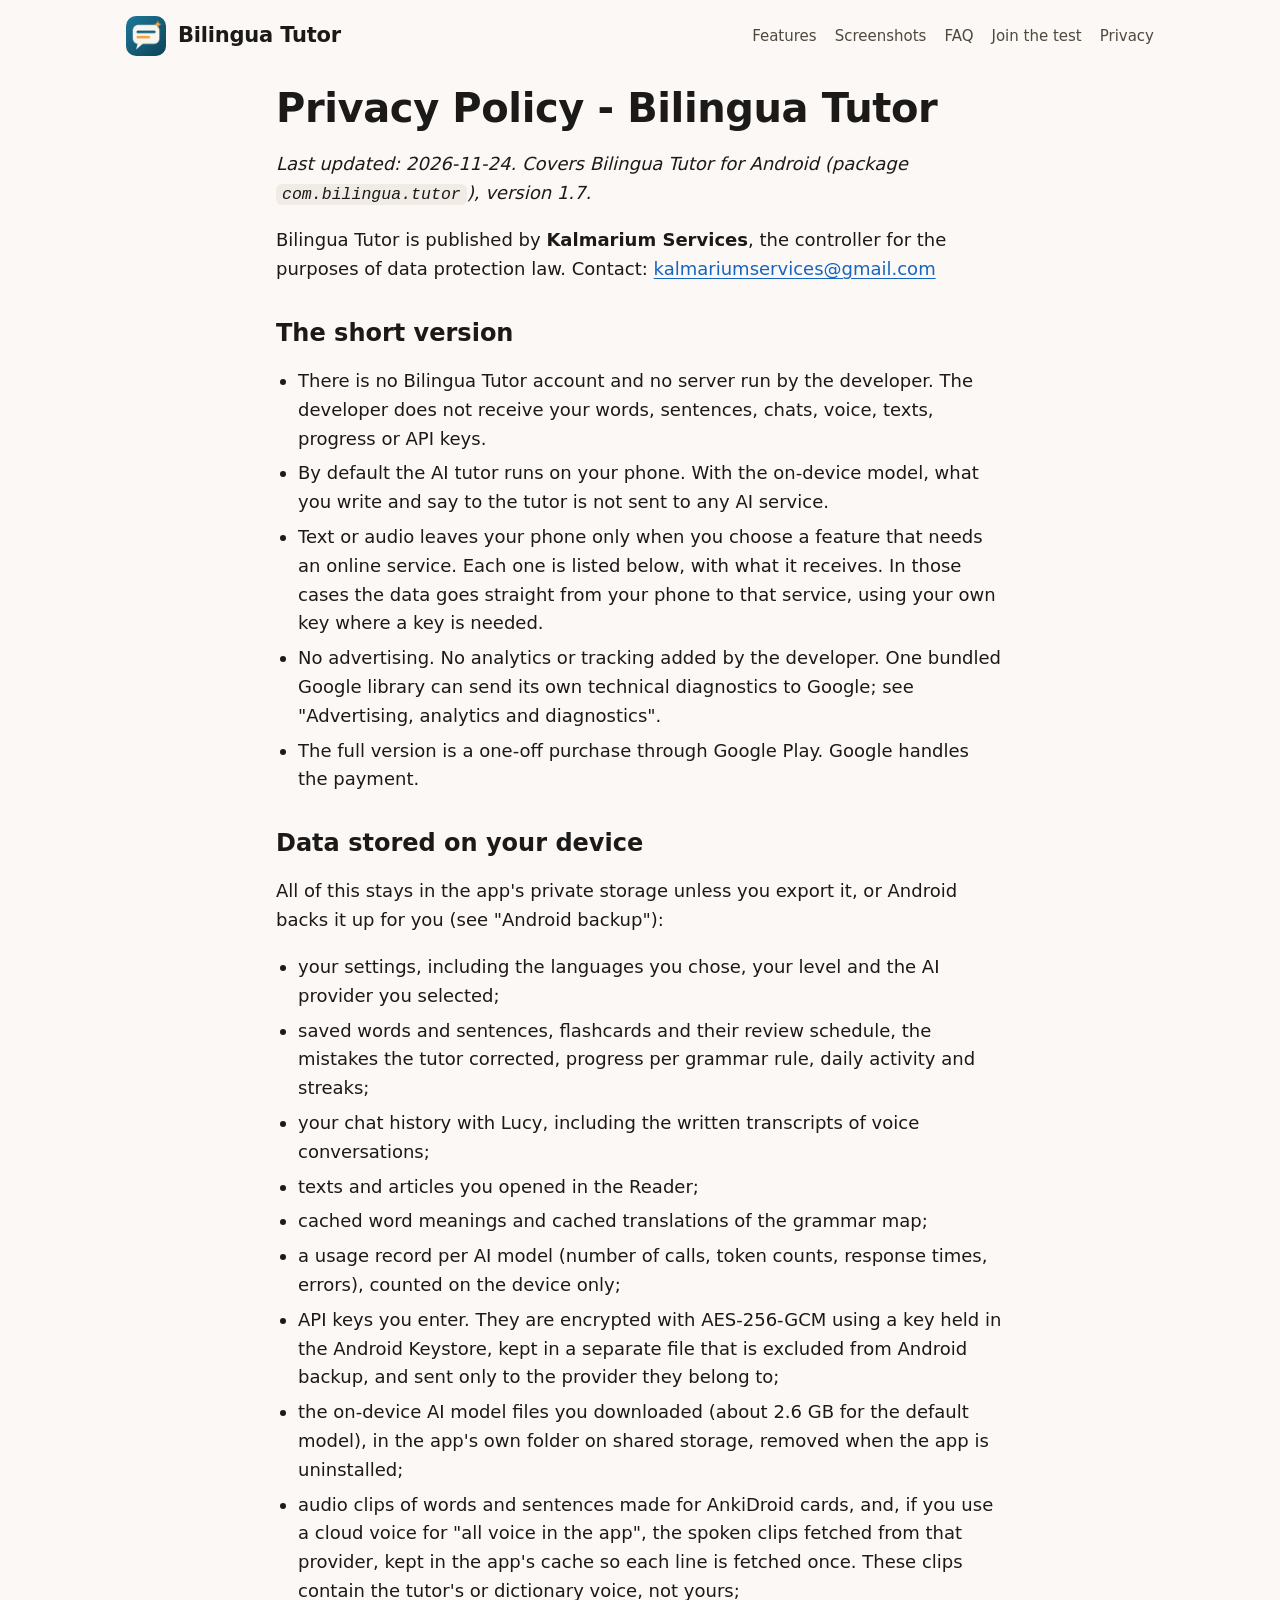
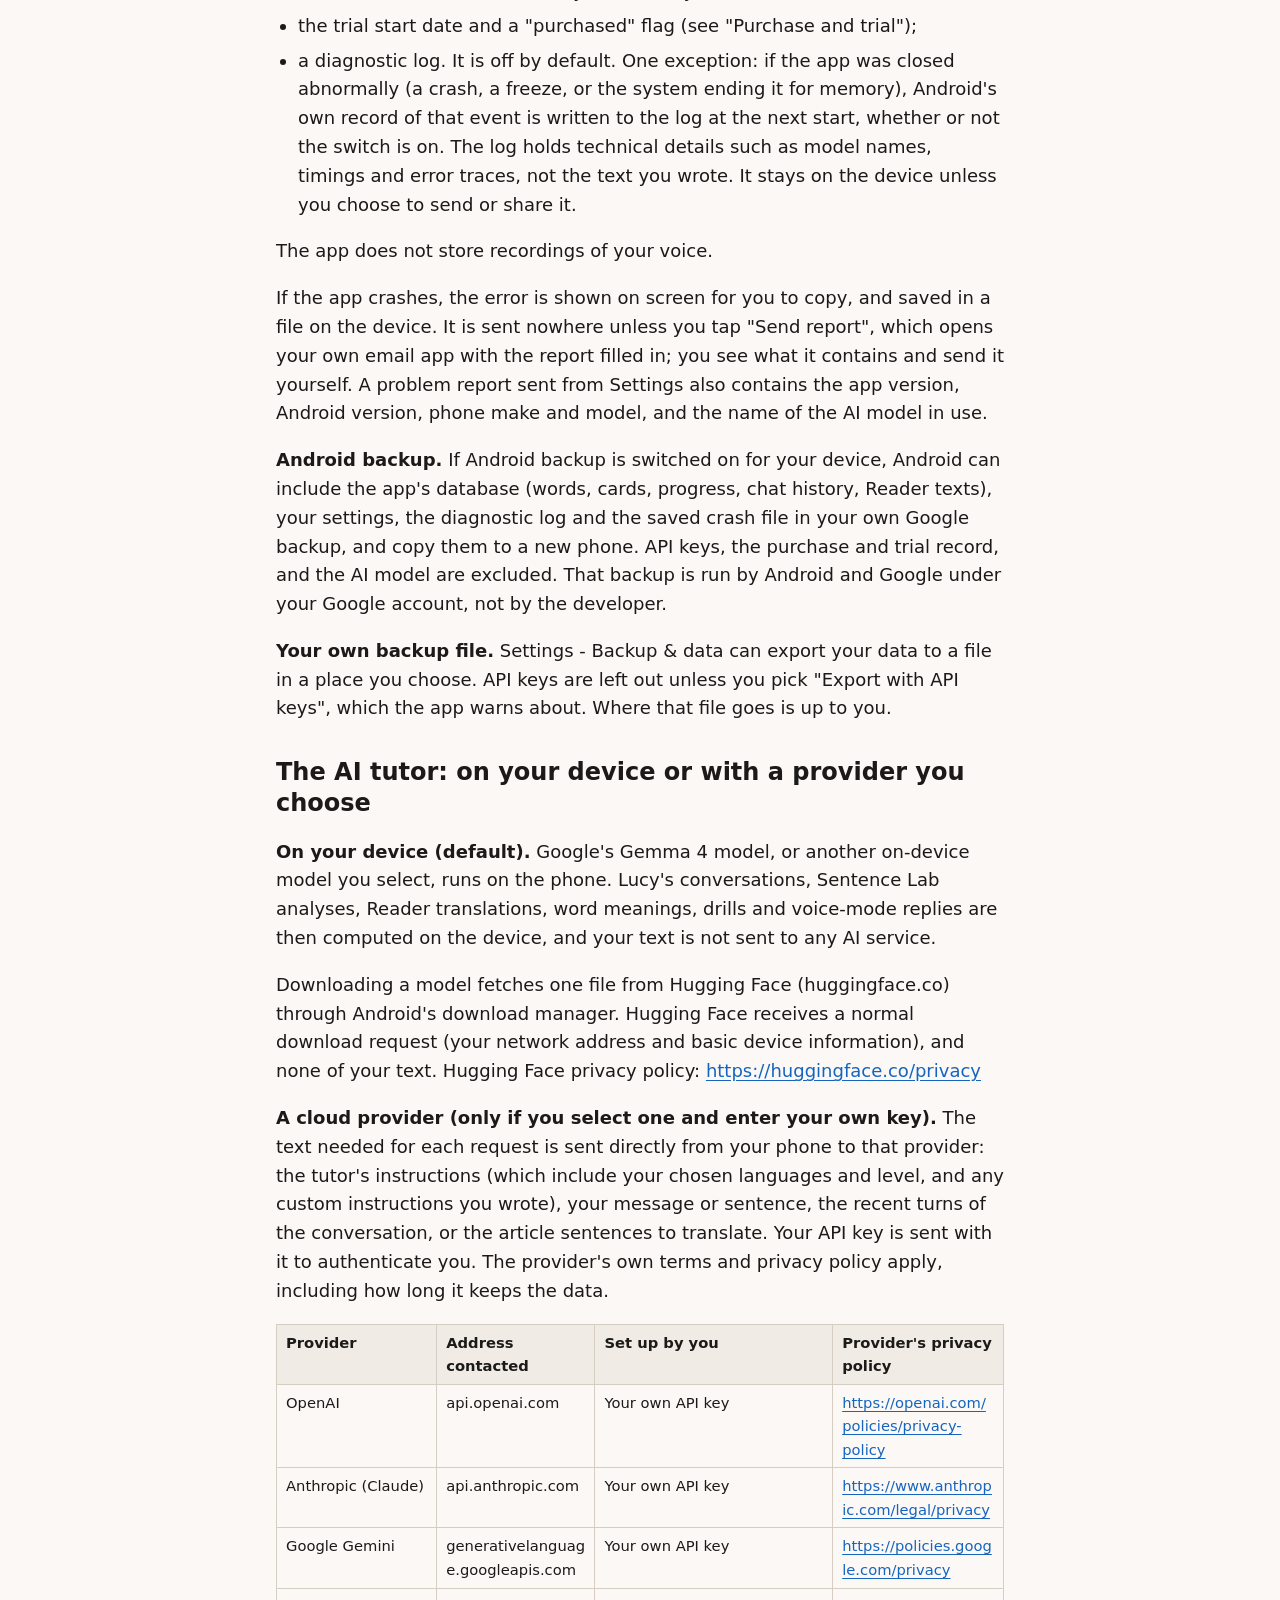
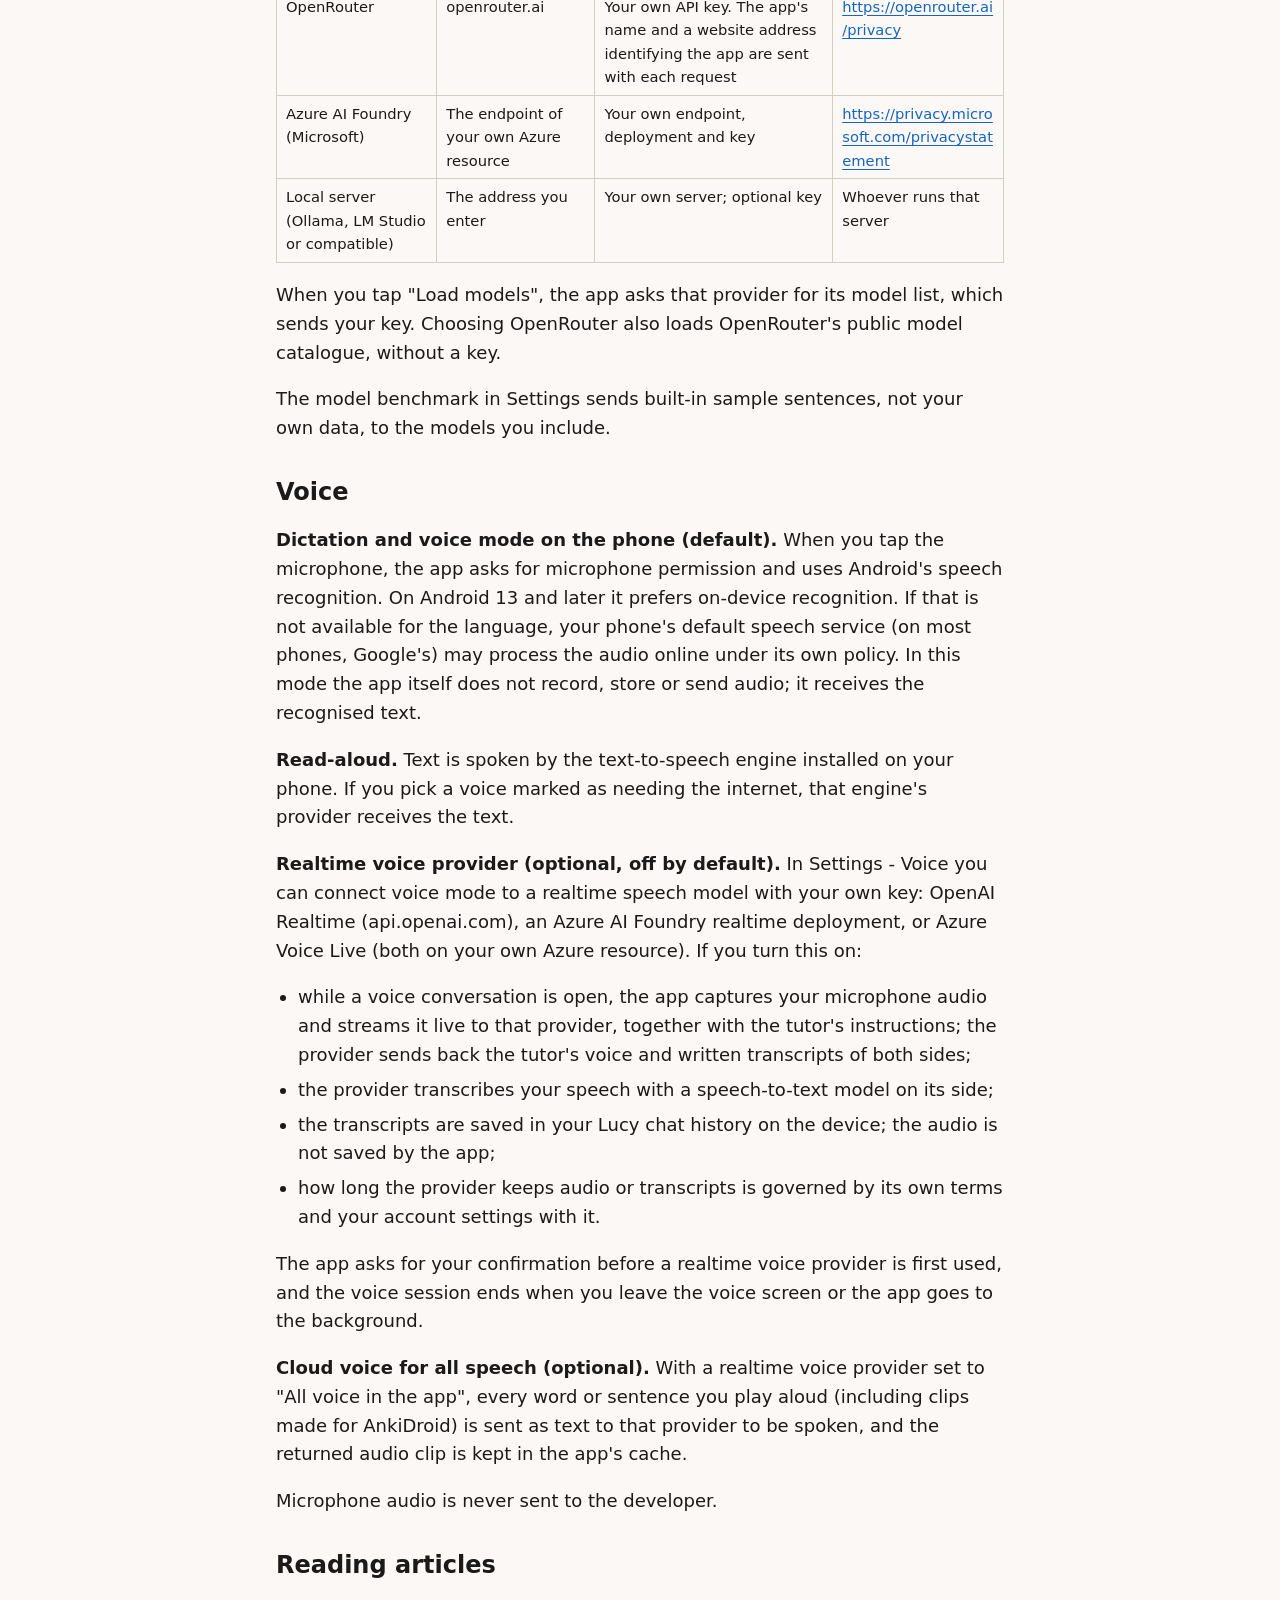
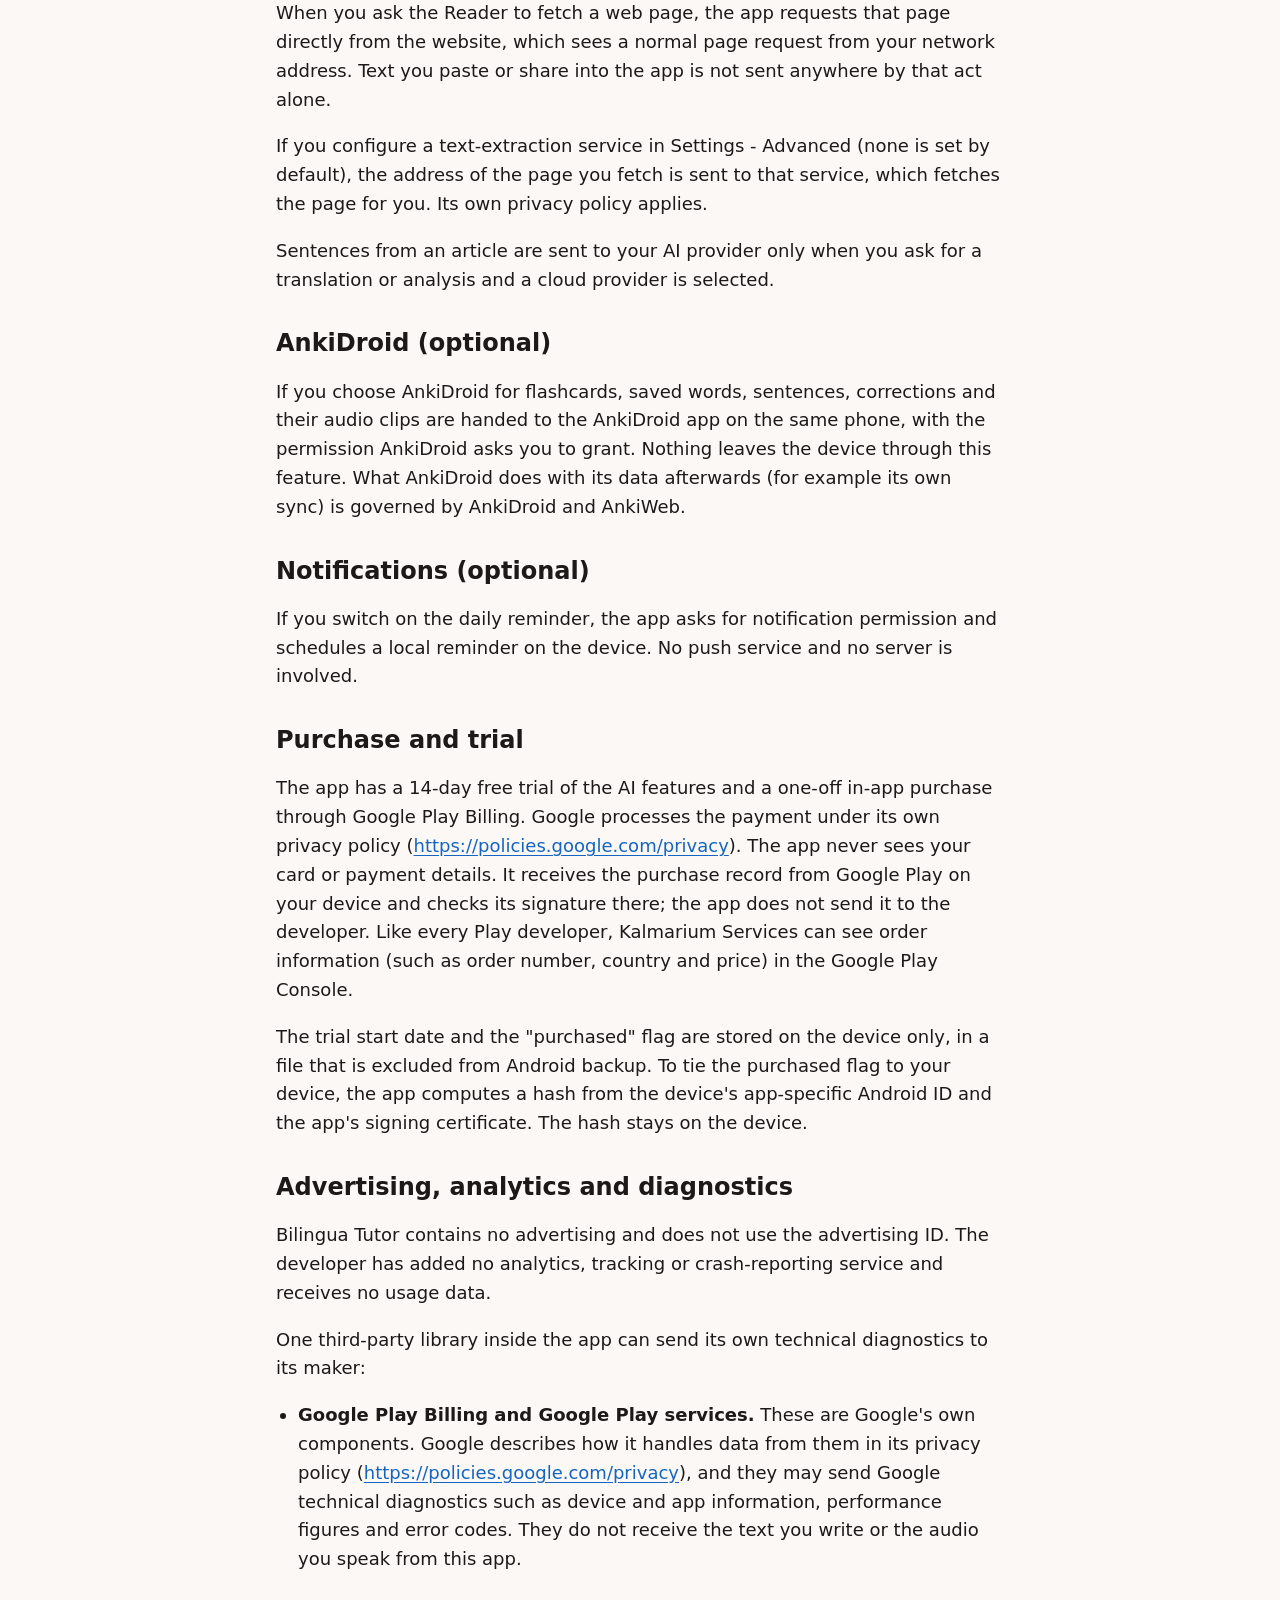
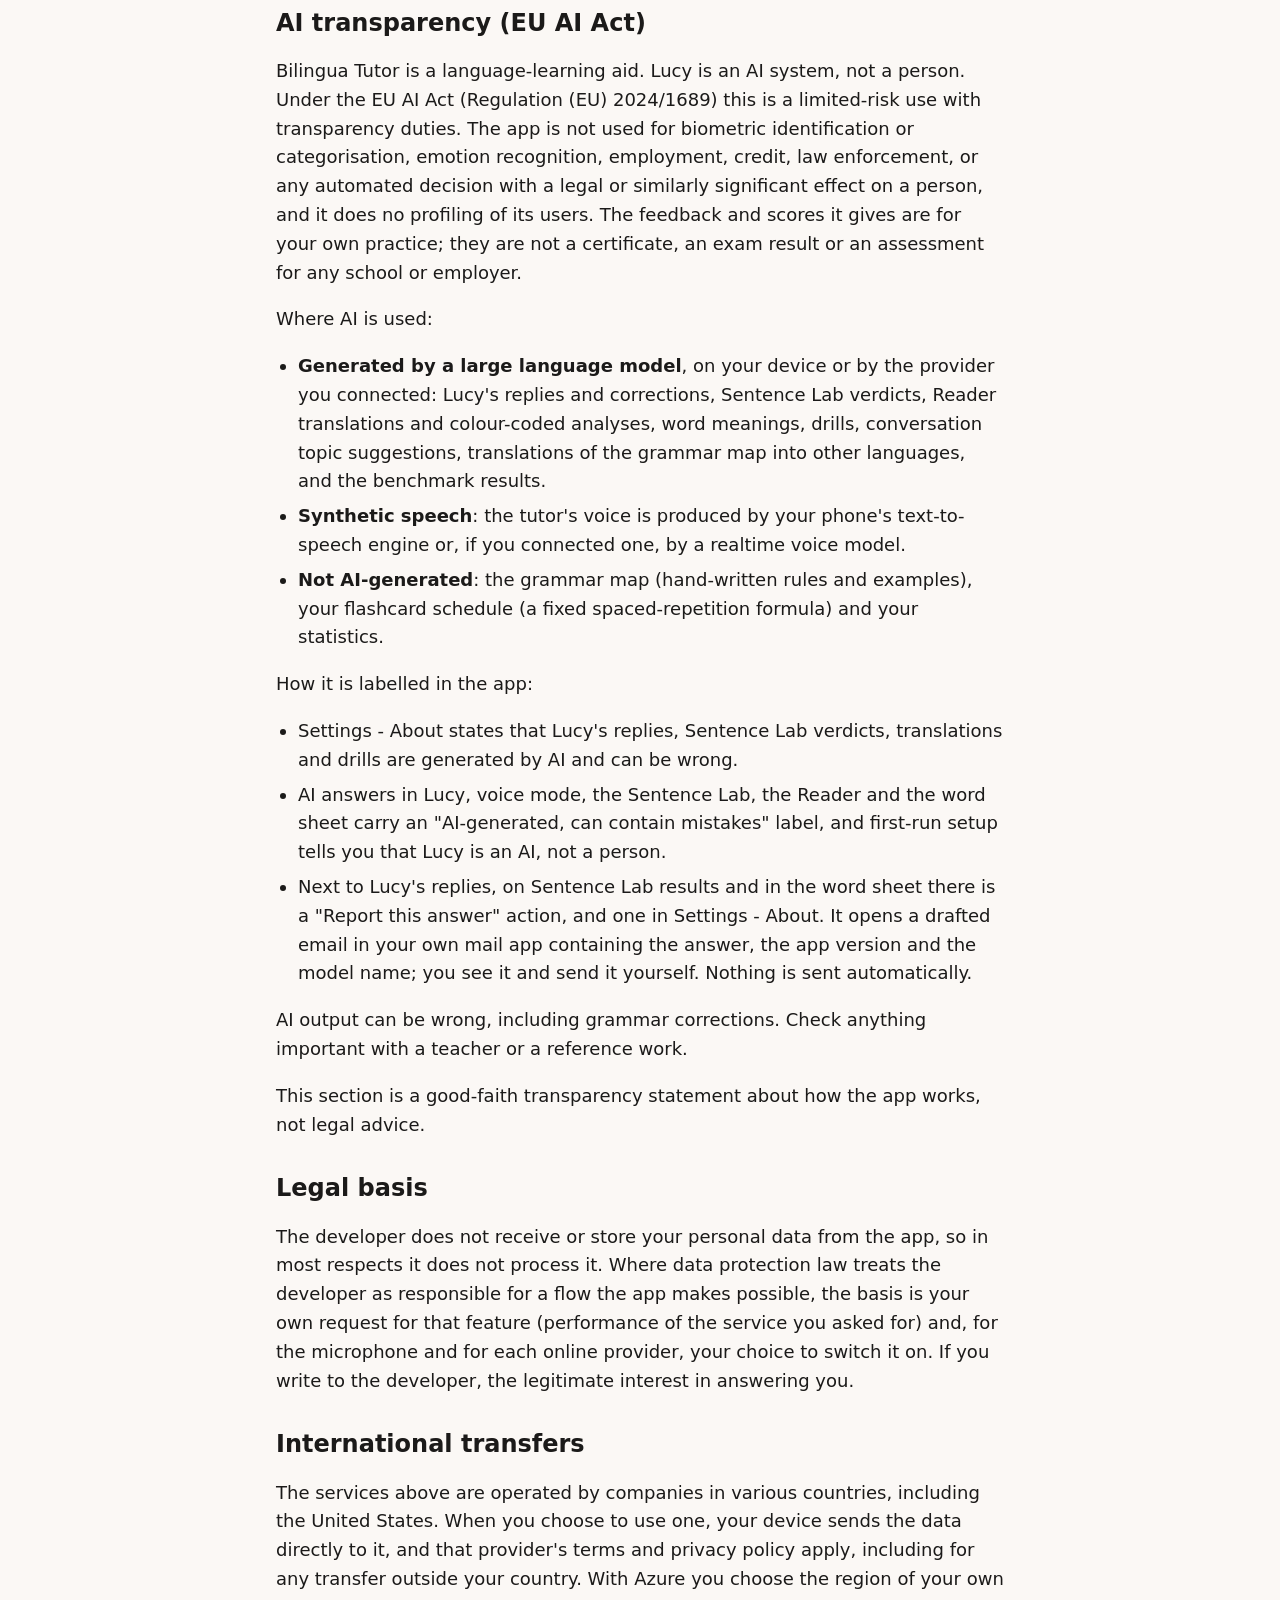
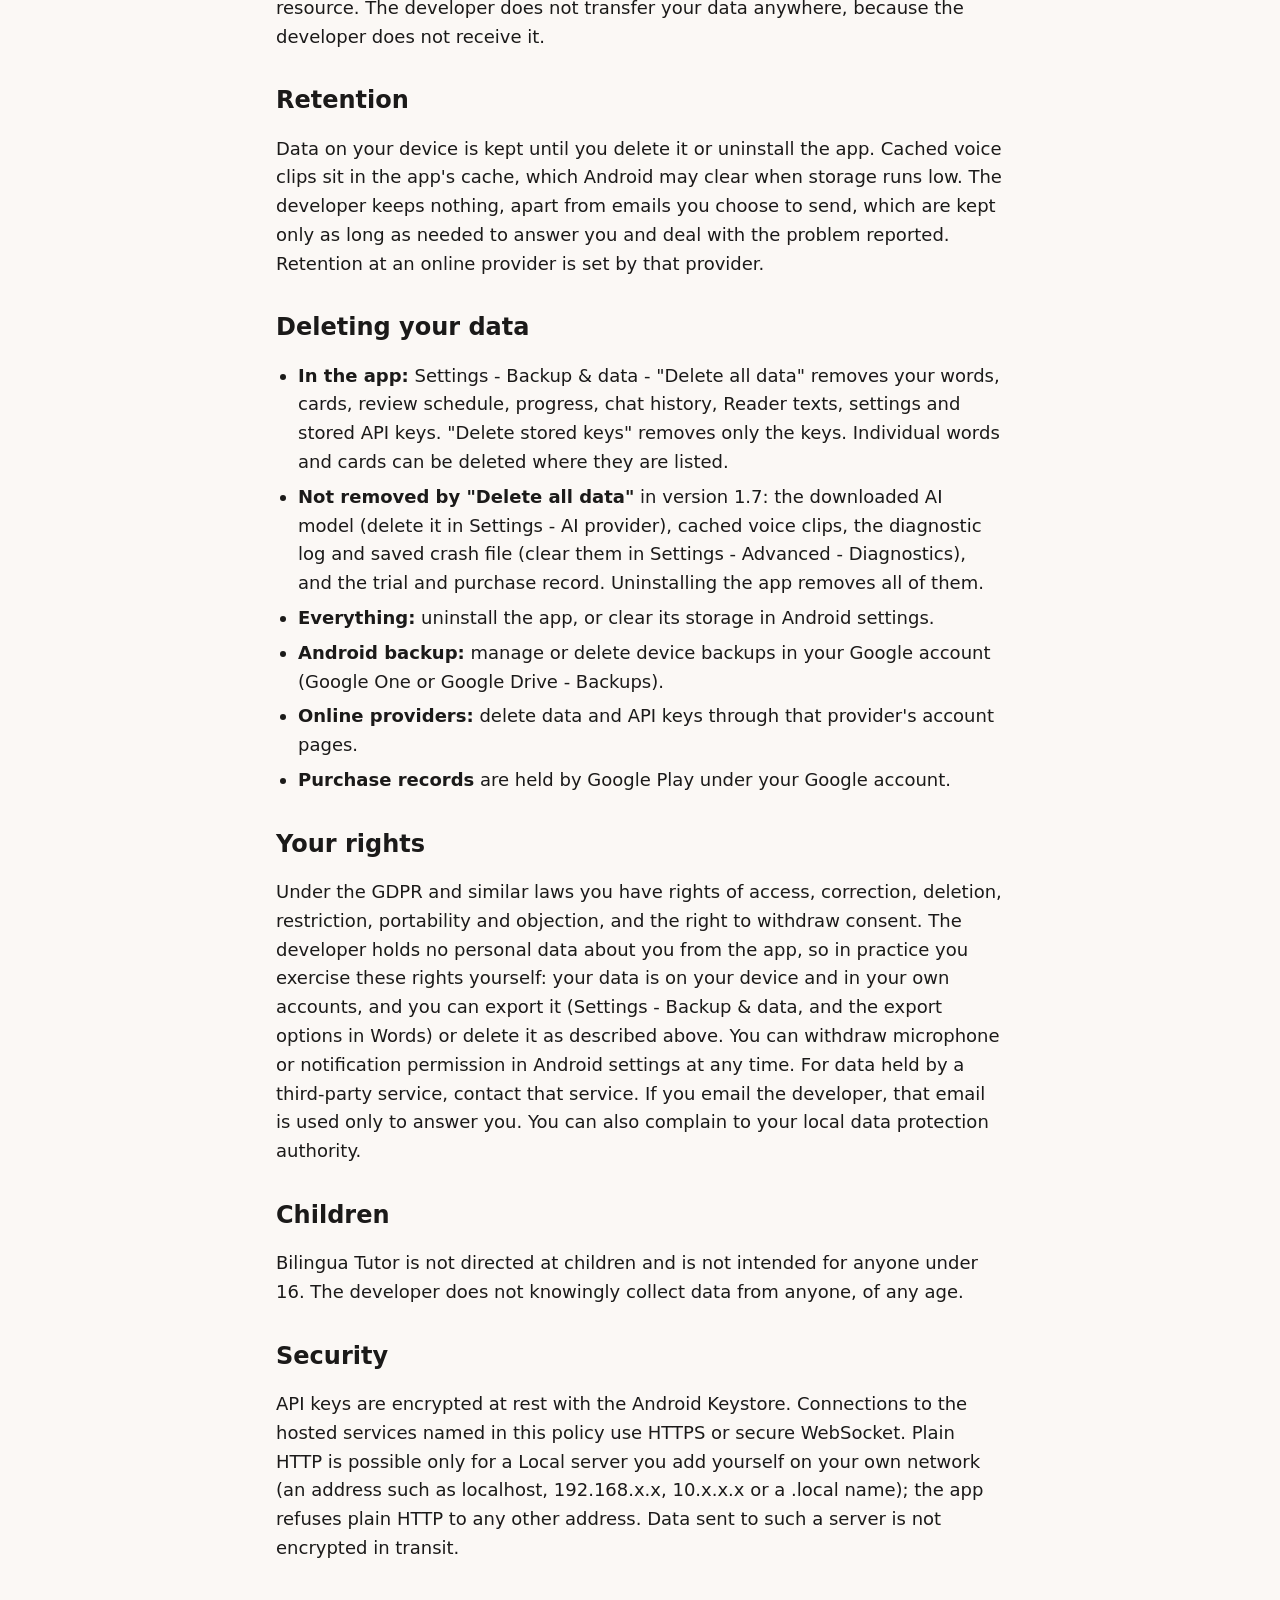
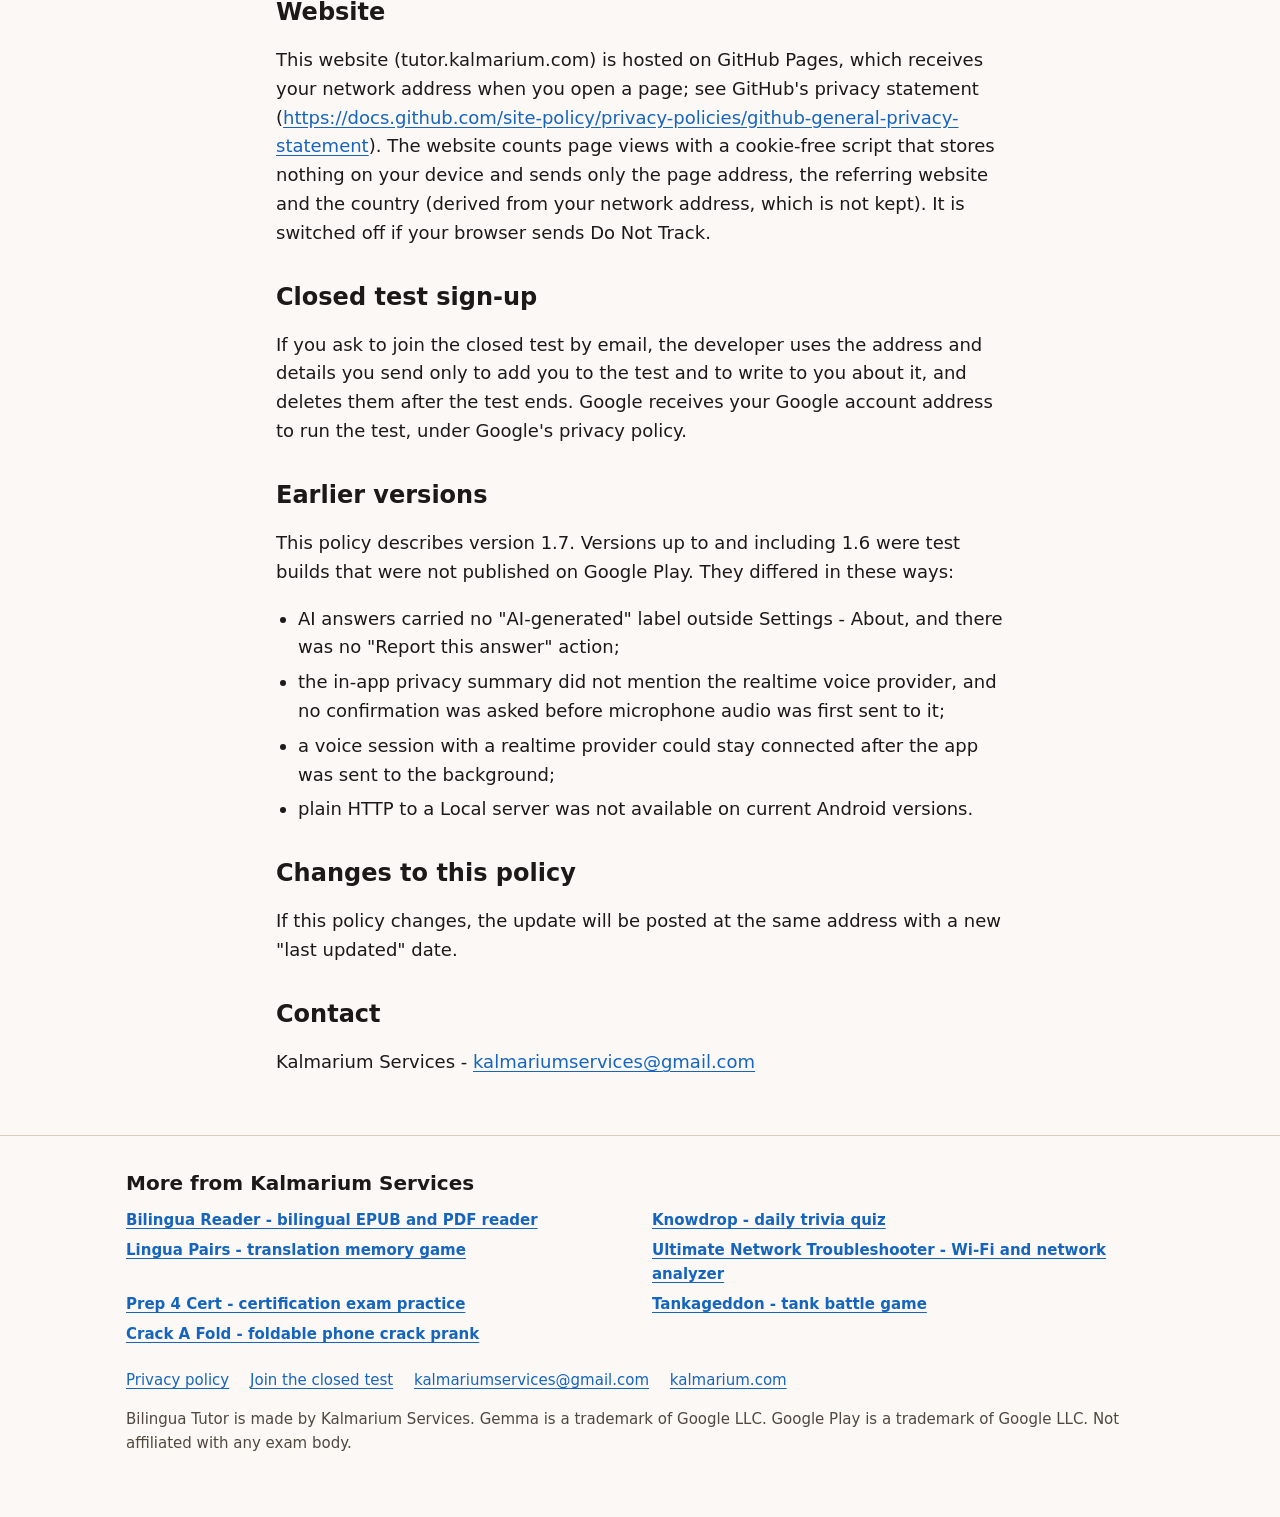
==== commit 752ec6d0: "Publisher name: Kalmarium Services Co-Authored-By: Claude Sonnet 5.5 <noreply@anthropic.com>" ====
--- a/privacy-policy.html
+++ b/privacy-policy.html
@@ -42,7 +42,7 @@
 <main id="main" class="wrap doc">
 <h1 id="privacy-policy-bilingua-tutor">Privacy Policy - Bilingua Tutor</h1>
 <p><em>Last updated: 2026-11-24. Covers Bilingua Tutor for Android (package <code>com.bilingua.tutor</code>), version 1.7.</em></p>
-<p>Bilingua Tutor is published by <strong>Kalmarium</strong>, the controller for the purposes of data protection law. Contact: <a href="mailto:kalmariumservices@gmail.com">kalmariumservices@gmail.com</a></p>
+<p>Bilingua Tutor is published by <strong>Kalmarium Services</strong>, the controller for the purposes of data protection law. Contact: <a href="mailto:kalmariumservices@gmail.com">kalmariumservices@gmail.com</a></p>
 <h2 id="the-short-version">The short version</h2>
 <ul>
 <li>There is no Bilingua Tutor account and no server run by the developer. The developer does not receive your words, sentences, chats, voice, texts, progress or API keys.</li>
@@ -107,7 +107,7 @@
 <h2 id="notifications-optional">Notifications (optional)</h2>
 <p>If you switch on the daily reminder, the app asks for notification permission and schedules a local reminder on the device. No push service and no server is involved.</p>
 <h2 id="purchase-and-trial">Purchase and trial</h2>
-<p>The app has a 14-day free trial of the AI features and a one-off in-app purchase through Google Play Billing. Google processes the payment under its own privacy policy (<a href="https://policies.google.com/privacy">https://policies.google.com/privacy</a>). The app never sees your card or payment details. It receives the purchase record from Google Play on your device and checks its signature there; the app does not send it to the developer. Like every Play developer, Kalmarium can see order information (such as order number, country and price) in the Google Play Console.</p>
+<p>The app has a 14-day free trial of the AI features and a one-off in-app purchase through Google Play Billing. Google processes the payment under its own privacy policy (<a href="https://policies.google.com/privacy">https://policies.google.com/privacy</a>). The app never sees your card or payment details. It receives the purchase record from Google Play on your device and checks its signature there; the app does not send it to the developer. Like every Play developer, Kalmarium Services can see order information (such as order number, country and price) in the Google Play Console.</p>
 <p>The trial start date and the "purchased" flag are stored on the device only, in a file that is excluded from Android backup. To tie the purchased flag to your device, the app computes a hash from the device's app-specific Android ID and the app's signing certificate. The hash stays on the device.</p>
 <h2 id="advertising-analytics-and-diagnostics">Advertising, analytics and diagnostics</h2>
 <p>Bilingua Tutor contains no advertising and does not use the advertising ID. The developer has added no analytics, tracking or crash-reporting service and receives no usage data.</p>
@@ -167,11 +167,11 @@
 <h2 id="changes-to-this-policy">Changes to this policy</h2>
 <p>If this policy changes, the update will be posted at the same address with a new "last updated" date.</p>
 <h2 id="contact">Contact</h2>
-<p>Kalmarium - <a href="mailto:kalmariumservices@gmail.com">kalmariumservices@gmail.com</a></p>
+<p>Kalmarium Services - <a href="mailto:kalmariumservices@gmail.com">kalmariumservices@gmail.com</a></p>
 </main>
 <footer class="site">
   <div class="wrap">
-    <h2>More from Kalmarium</h2>
+    <h2>More from Kalmarium Services</h2>
     <ul class="more">
       <li><a href="https://bilingua.kalmarium.com">Bilingua Reader - bilingual EPUB and PDF reader</a></li>
       <li><a href="https://knowdrop.kalmarium.com">Knowdrop - daily trivia quiz</a></li>
@@ -182,7 +182,7 @@
       <li><a href="https://crackafold.kalmarium.com">Crack A Fold - foldable phone crack prank</a></li>
     </ul>
     <p class="legal"><a href="/privacy-policy.html">Privacy policy</a> <a href="/testing.html">Join the closed test</a> <a href="mailto:kalmariumservices@gmail.com">kalmariumservices@gmail.com</a> <a href="https://kalmarium.com">kalmarium.com</a></p>
-    <p>Bilingua Tutor is made by Kalmarium. Gemma is a trademark of Google LLC. Google Play is a trademark of Google LLC. Not affiliated with any exam body.</p>
+    <p>Bilingua Tutor is made by Kalmarium Services. Gemma is a trademark of Google LLC. Google Play is a trademark of Google LLC. Not affiliated with any exam body.</p>
   </div>
 </footer>
 </body>
